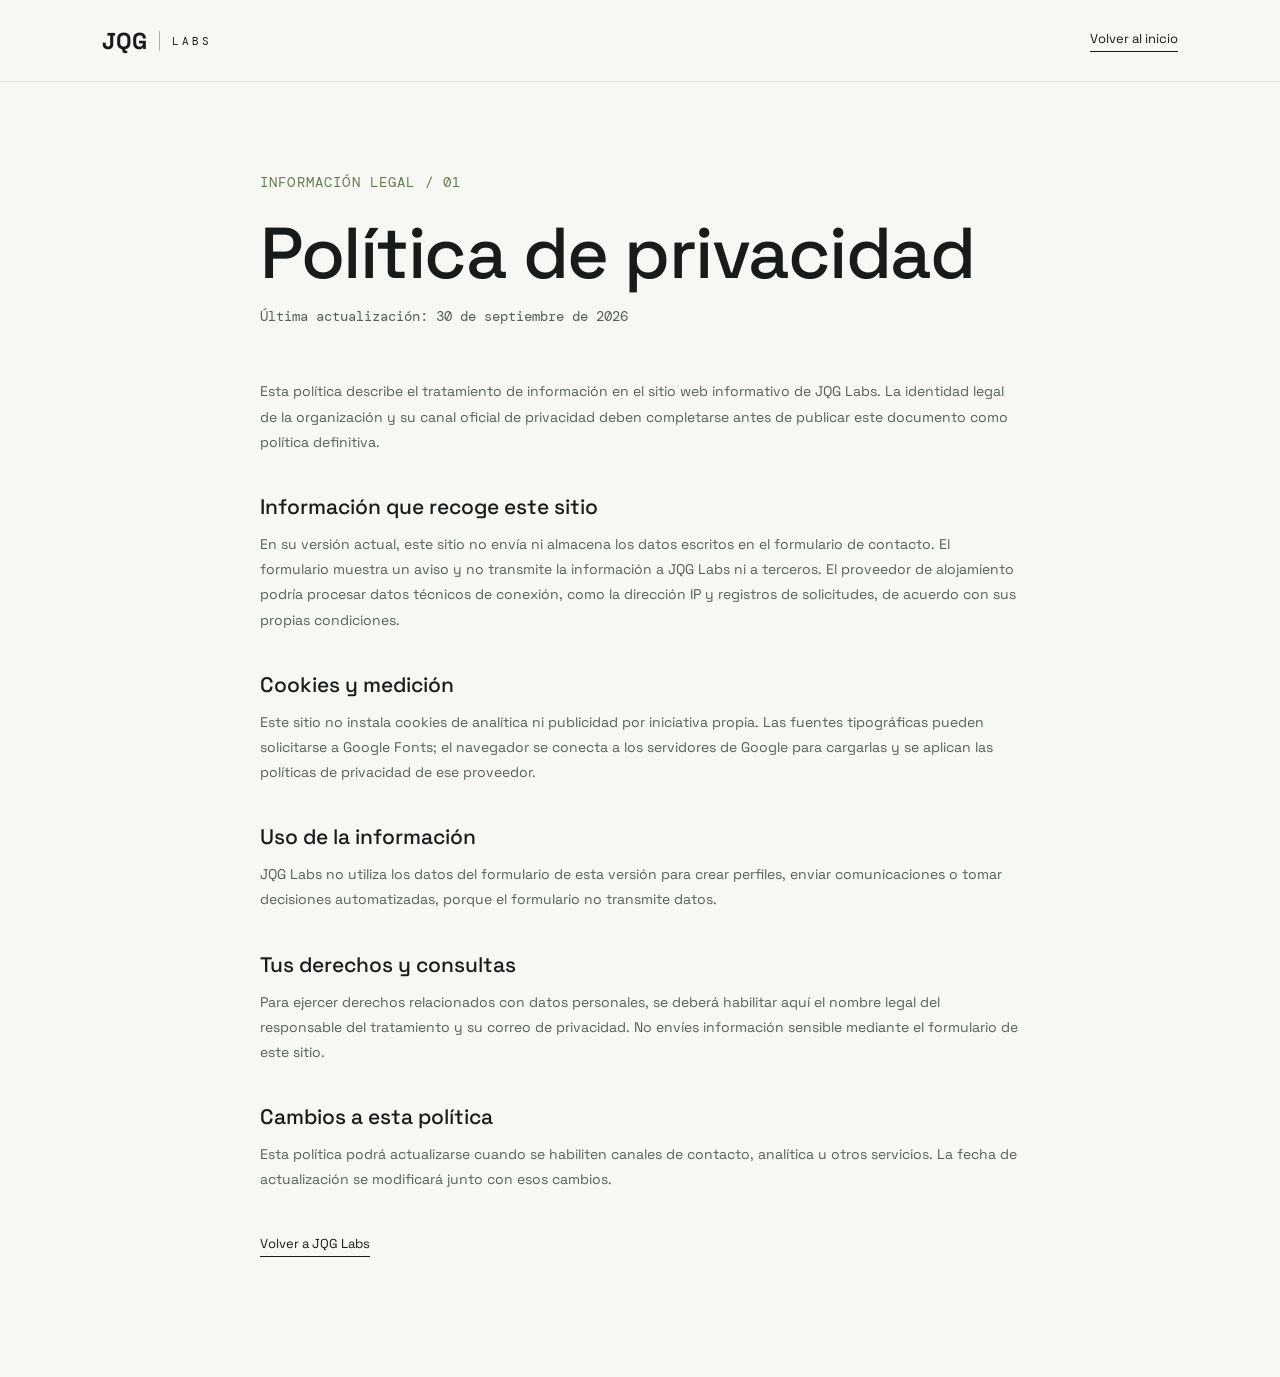
==== privacidad.html @ 190fcfde "feat: first idea of JQG labs (MVP1)" ====
<!doctype html>
<html lang="es-CO">
<head>
  <meta charset="utf-8">
  <meta name="viewport" content="width=device-width, initial-scale=1">
  <meta name="theme-color" content="#f7f8f4">
  <meta name="description" content="Información sobre privacidad en el sitio web de JQG Labs.">
  <title>Privacidad | JQG Labs</title>
  <link rel="icon" type="image/jpeg" href="public/9927482f-fd0a-4aed-7b1b-b8325d3f5f3a.jpeg">
  <link rel="preconnect" href="https://fonts.googleapis.com">
  <link rel="preconnect" href="https://fonts.gstatic.com" crossorigin>
  <link href="https://fonts.googleapis.com/css2?family=DM+Mono:wght@400;500&family=Space+Grotesk:wght@400;500;600;700&display=swap" rel="stylesheet">
  <link rel="stylesheet" href="styles.css">
</head>
<body class="legal-page">
  <header class="site-header legal-header">
    <a class="wordmark" href="index.html" aria-label="JQG Labs, inicio">
      <span class="wordmark-symbol" aria-hidden="true">JQG</span>
      <span class="wordmark-divider" aria-hidden="true"></span>
      <span class="wordmark-label">LABS</span>
    </a>
    <a class="text-link" href="index.html">Volver al inicio</a>
  </header>
  <main class="legal-main">
    <p class="eyebrow">Información legal / 01</p>
    <h1>Política de privacidad</h1>
    <p class="legal-updated">Última actualización: 30 de septiembre de 2026</p>
    <p>Esta política describe el tratamiento de información en el sitio web informativo de JQG Labs. La identidad legal de la organización y su canal oficial de privacidad deben completarse antes de publicar este documento como política definitiva.</p>

    <h2>Información que recoge este sitio</h2>
    <p>En su versión actual, este sitio no envía ni almacena los datos escritos en el formulario de contacto. El formulario muestra un aviso y no transmite la información a JQG Labs ni a terceros. El proveedor de alojamiento podría procesar datos técnicos de conexión, como la dirección IP y registros de solicitudes, de acuerdo con sus propias condiciones.</p>

    <h2>Cookies y medición</h2>
    <p>Este sitio no instala cookies de analítica ni publicidad por iniciativa propia. Las fuentes tipográficas pueden solicitarse a Google Fonts; el navegador se conecta a los servidores de Google para cargarlas y se aplican las políticas de privacidad de ese proveedor.</p>

    <h2>Uso de la información</h2>
    <p>JQG Labs no utiliza los datos del formulario de esta versión para crear perfiles, enviar comunicaciones o tomar decisiones automatizadas, porque el formulario no transmite datos.</p>

    <h2>Tus derechos y consultas</h2>
    <p>Para ejercer derechos relacionados con datos personales, se deberá habilitar aquí el nombre legal del responsable del tratamiento y su correo de privacidad. No envíes información sensible mediante el formulario de este sitio.</p>

    <h2>Cambios a esta política</h2>
    <p>Esta política podrá actualizarse cuando se habiliten canales de contacto, analítica u otros servicios. La fecha de actualización se modificará junto con esos cambios.</p>
    <a class="legal-back" href="index.html">Volver a JQG Labs</a>
  </main>
</body>
</html>
---- styles.css ----
:root {
  color-scheme: light;
  --ink: #171b19;
  --muted: #69716c;
  --paper: #f7f8f4;
  --white: #fff;
  --line: #dce1db;
  --acid: #c8f169;
  --forest: #18352d;
  --mono: "DM Mono", "Courier New", monospace;
  --sans: "Space Grotesk", "Trebuchet MS", sans-serif;
}

* { box-sizing: border-box; }

html { scroll-behavior: smooth; }

body {
  margin: 0;
  background: var(--paper);
  color: var(--ink);
  font-family: var(--sans);
  -webkit-font-smoothing: antialiased;
}

a { color: inherit; text-decoration: none; }
button, input { font: inherit; }
::selection { background: var(--acid); color: var(--ink); }

.skip-link {
  position: absolute;
  z-index: 10;
  top: 8px;
  left: 8px;
  padding: 12px 16px;
  background: var(--ink);
  color: var(--white);
  transform: translateY(-150%);
}

.skip-link:focus { transform: translateY(0); }

.site-header {
  position: relative;
  z-index: 5;
  display: flex;
  min-height: 82px;
  align-items: center;
  justify-content: space-between;
  padding: 0 6.2vw;
  border-bottom: 1px solid var(--line);
}

.wordmark { display: inline-flex; align-items: center; gap: 12px; }
.wordmark-symbol { font-size: 23px; font-weight: 700; letter-spacing: 0; }
.wordmark-divider { width: 1px; height: 20px; background: #aab1ab; }
.wordmark-label { font-family: var(--mono); font-size: 11px; letter-spacing: 3px; }
.site-nav { display: flex; align-items: center; gap: clamp(22px, 3.1vw, 52px); font-size: 13px; }
.site-nav a:not(.nav-contact):hover, .footer-links a:hover { color: #496f2d; }
.nav-contact { padding: 12px 18px; border: 1px solid var(--ink); transition: background 160ms ease, color 160ms ease; }
.nav-contact:hover { background: var(--ink); color: var(--white); }
.menu-toggle { display: none; }

.hero {
  position: relative;
  display: grid;
  min-height: min(780px, calc(100svh - 82px));
  grid-template-columns: 1.02fr 0.98fr;
  align-items: center;
  gap: 3vw;
  padding: 34px 8.5vw 70px;
  overflow: hidden;
}

.hero-copy { position: relative; z-index: 1; max-width: 570px; padding: 26px 0 0; animation: arrive 700ms 80ms both; }
.eyebrow { margin: 0; font-family: var(--mono); font-size: 10px; letter-spacing: 1.15px; text-transform: uppercase; }
.hero .eyebrow { display: flex; align-items: center; gap: 10px; }
.status-dot { display: inline-block; width: 7px; height: 7px; flex: 0 0 7px; border-radius: 50%; background: #75a83f; }
h1, h2, h3, p { margin-top: 0; }
.hero h1 { margin: 32px 0 22px; font-size: clamp(56px, 7.1vw, 102px); font-weight: 500; letter-spacing: -2px; line-height: 0.94; }
.hero h1 span { color: #698c42; }
.hero-description { max-width: 420px; margin-bottom: 27px; color: var(--muted); font-size: 16px; line-height: 1.65; }
.hero-actions { display: flex; flex-wrap: wrap; align-items: center; gap: 24px; }
.button { display: inline-flex; min-height: 48px; align-items: center; justify-content: center; padding: 0 20px; border: 1px solid transparent; cursor: pointer; font-size: 13px; font-weight: 600; transition: transform 160ms ease, background 160ms ease; }
.button:hover { transform: translateY(-2px); }
.button-primary { background: var(--acid); color: var(--ink); }
.button-primary:hover { background: #b5e74a; }
.text-link { display: inline-block; padding-bottom: 4px; border-bottom: 1px solid currentColor; font-size: 13px; }
.hero-location { display: flex; align-items: center; gap: 12px; margin: 64px 0 0; color: var(--muted); font-family: var(--mono); font-size: 10px; }
.hero-location span { color: #779e46; }
.hero-brand { position: relative; display: flex; width: min(100%, 610px); justify-self: end; align-items: center; justify-content: center; animation: arrive 850ms 220ms both; }
.hero-brand img { display: block; width: 100%; height: auto; mix-blend-mode: multiply; }
.brand-caption { position: absolute; right: 4%; bottom: 2%; font-family: var(--mono); font-size: 9px; letter-spacing: 0.7px; }
.hero-index { position: absolute; right: 3.2vw; bottom: 42px; display: flex; align-items: center; gap: 9px; color: var(--muted); font-family: var(--mono); font-size: 9px; }
.index-line { width: 42px; height: 1px; background: #9ea69e; }

.intro-band { display: flex; min-height: 88px; align-items: center; justify-content: space-between; gap: 22px; padding: 20px 8.5vw; background: var(--acid); }
.intro-band p { margin: 0; font-size: clamp(16px, 2vw, 22px); font-weight: 500; }
.intro-band p span { color: #526c38; }
.intro-coordinate { font-family: var(--mono); font-size: 9px; white-space: nowrap; }

.section { padding: 128px 11vw; }
.section-heading { display: flex; align-items: end; justify-content: space-between; gap: 8vw; }
.section-heading .eyebrow, .about-aside .eyebrow { color: #647c4c; }
.section h2, .contact-section h2 { margin: 23px 0 0; font-size: clamp(43px, 5.3vw, 72px); font-weight: 500; letter-spacing: -1.4px; line-height: 1.02; }
.section-lede { max-width: 390px; margin: 0 0 8px; color: var(--muted); font-size: 15px; line-height: 1.7; }
.service-grid { display: grid; grid-template-columns: repeat(3, 1fr); margin-top: 72px; border-top: 1px solid var(--line); border-bottom: 1px solid var(--line); }
.service-item { position: relative; min-height: 260px; padding: 28px 28px 38px 0; }
.service-item + .service-item { padding-left: 28px; border-left: 1px solid var(--line); }
.service-number { color: #708a53; font-family: var(--mono); font-size: 10px; }
.service-item h3 { margin: 52px 0 12px; font-size: 21px; font-weight: 500; }
.service-item p { max-width: 290px; margin-bottom: 0; color: var(--muted); font-size: 13px; line-height: 1.65; }
.service-mark { position: absolute; right: 24px; bottom: 30px; color: #779e46; font-size: 21px; font-weight: 400; }
.section-footnote { display: flex; align-items: baseline; gap: 24px; margin-top: 24px; }
.section-footnote span { color: var(--muted); font-family: var(--mono); font-size: 9px; }
.section-footnote p { margin: 0; font-size: 12px; }

.interactive-section { position: relative; min-height: 650px; overflow: hidden; background: var(--forest); color: var(--white); }
.interactive-pattern { position: absolute; top: -280px; right: -130px; width: min(70vw, 880px); aspect-ratio: 1; border: 1px solid rgba(200, 241, 105, 0.23); border-radius: 50%; }
.interactive-pattern::before, .interactive-pattern::after { position: absolute; inset: 10%; border: 1px solid rgba(200, 241, 105, 0.18); border-radius: 50%; content: ""; }
.interactive-pattern::after { inset: 23%; }
.interactive-content { position: relative; z-index: 1; max-width: 1040px; margin: 0 auto; padding: 110px 10vw 105px; }
.interactive-content .eyebrow { display: flex; align-items: center; gap: 10px; color: #d9e6cf; }
.eyebrow-marker { width: 7px; height: 7px; background: var(--acid); }
.interactive-content h2 { margin: 37px 0 62px; font-size: clamp(54px, 8vw, 106px); font-weight: 500; letter-spacing: -2px; line-height: 0.94; }
.interactive-content h2 span { color: var(--acid); }
.interactive-bottom { display: flex; align-items: end; justify-content: space-between; gap: 40px; }
.interactive-bottom p { max-width: 385px; margin: 0; color: #d5ded8; font-size: 14px; line-height: 1.7; }
.coming-soon { display: inline-flex; align-items: center; gap: 10px; font-family: var(--mono); font-size: 10px; white-space: nowrap; }
.coming-soon .status-dot { background: var(--acid); }
.interactive-side-note { position: absolute; right: 4vw; bottom: 32px; color: #b1c4b8; font-family: var(--mono); font-size: 8px; line-height: 1.8; text-align: right; }

.about-section { display: grid; grid-template-columns: 0.7fr 1.3fr; gap: 8vw; padding-top: 140px; padding-bottom: 145px; }
.about-aside { display: flex; flex-direction: column; align-items: flex-start; justify-content: space-between; }
.about-stamp { display: inline-flex; width: 95px; height: 95px; align-items: center; justify-content: center; border: 1px solid #b9c1b6; border-radius: 50%; color: #668344; font-family: var(--mono); font-size: 12px; line-height: 1.35; text-align: center; }
.about-copy h2 { margin-top: 0; }
.about-copy h2 span { color: #698c42; }
.about-copy > p { max-width: 600px; margin: 30px 0 24px; color: var(--muted); font-size: 15px; line-height: 1.8; }

.contact-section { position: relative; display: grid; grid-template-columns: 1.1fr 0.9fr; align-items: center; gap: 8vw; min-height: 440px; padding: 88px 11vw; overflow: hidden; background: var(--ink); color: var(--white); }
.contact-section .eyebrow { color: var(--acid); }
.contact-section h2 { font-size: clamp(43px, 5.3vw, 72px); }
.contact-section h2 span { color: var(--acid); }
.contact-panel { position: relative; z-index: 1; max-width: 430px; }
.contact-panel > p { max-width: 390px; margin-bottom: 32px; color: #c5ccc7; font-size: 14px; line-height: 1.7; }
.contact-form label { display: block; margin-bottom: 9px; font-family: var(--mono); font-size: 10px; }
.contact-form-row { display: flex; gap: 8px; }
.contact-form input { min-width: 0; min-height: 48px; flex: 1; padding: 0 13px; border: 1px solid #5c625e; border-radius: 0; background: transparent; color: var(--white); font-size: 12px; }
.contact-form input:focus { outline: 2px solid var(--acid); outline-offset: 2px; }
.contact-form input::placeholder { color: #9ca49e; }
.button-light { flex: 0 0 auto; background: var(--acid); color: var(--ink); }
.button-light:hover { background: #b5e74a; }
.form-status { margin: 12px 0 0; color: #9ca49e; font-family: var(--mono); font-size: 9px; line-height: 1.6; }
.contact-orbit { position: absolute; right: -44px; bottom: -200px; display: grid; width: 440px; aspect-ratio: 1; place-items: center; border: 1px solid rgba(200, 241, 105, 0.18); border-radius: 50%; color: rgba(200, 241, 105, 0.13); font-size: 260px; font-weight: 600; }

.site-footer { display: grid; min-height: 112px; grid-template-columns: 1fr 1.4fr 1fr auto; align-items: center; gap: 24px; padding: 25px 6.2vw; background: #101311; color: var(--white); }
.footer-brand { font-size: 19px; font-weight: 700; }
.footer-brand span { margin-left: 5px; color: #aab4aa; font-family: var(--mono); font-size: 9px; font-weight: 400; letter-spacing: 2px; }
.site-footer > p { margin: 0; color: #aab4aa; font-size: 11px; }
.footer-links { display: flex; gap: 20px; color: #d1d7d2; font-size: 10px; }
.copyright { color: #aab4aa; font-family: var(--mono); font-size: 9px; white-space: nowrap; }

.legal-page { min-height: 100vh; }
.legal-header { min-height: 82px; padding: 0 8vw; }
.legal-main { width: min(760px, calc(100% - 48px)); margin: 0 auto; padding: 88px 0 120px; }
.legal-main .eyebrow { color: #647c4c; }
.legal-main h1 { margin: 22px 0 15px; font-size: clamp(42px, 7vw, 72px); font-weight: 500; letter-spacing: -1.5px; line-height: 1; }
.legal-updated { margin-bottom: 50px; color: var(--muted); font-family: var(--mono); font-size: 10px; }
.legal-main h2 { margin: 38px 0 12px; font-size: 21px; font-weight: 500; }
.legal-main p, .legal-main li { color: #555f58; font-size: 14px; line-height: 1.8; }
.legal-main ul { padding-left: 20px; }
.legal-back { display: inline-block; margin-top: 28px; padding-bottom: 4px; border-bottom: 1px solid currentColor; font-size: 13px; }

@keyframes arrive {
  from { opacity: 0; transform: translateY(14px); }
  to { opacity: 1; transform: translateY(0); }
}

@media (min-width: 1500px) {
  .hero { padding-right: max(8.5vw, calc((100vw - 1300px) / 2)); padding-left: max(8.5vw, calc((100vw - 1300px) / 2)); }
}

@media (max-width: 900px) {
  .site-header { min-height: 72px; padding: 0 6vw; }
  .menu-toggle { display: inline-flex; align-items: center; gap: 12px; padding: 9px 0 9px 12px; border: 0; background: transparent; color: var(--ink); cursor: pointer; }
  .menu-toggle-label { font-family: var(--mono); font-size: 10px; }
  .menu-toggle-lines, .menu-toggle-lines::before { display: block; width: 18px; height: 1px; background: currentColor; }
  .menu-toggle-lines { position: relative; }
  .menu-toggle-lines::before { position: absolute; top: -5px; content: ""; }
  .site-nav { position: absolute; top: 100%; right: 0; left: 0; display: none; align-items: stretch; gap: 0; padding: 8px 6vw 20px; border-bottom: 1px solid var(--line); background: var(--paper); }
  .site-nav.is-open { display: flex; flex-direction: column; }
  .site-nav a { padding: 14px 0; }
  .site-nav .nav-contact { margin-top: 6px; padding: 13px; text-align: center; }
  .hero { min-height: auto; grid-template-columns: 1fr 0.9fr; gap: 2vw; padding: 70px 7vw 62px; }
  .hero h1 { font-size: clamp(55px, 9vw, 78px); }
  .hero-brand { width: 100%; }
  .hero-location { margin-top: 44px; }
  .hero-index { display: none; }
  .section { padding: 100px 8vw; }
  .section-heading { gap: 5vw; }
  .service-item { padding-right: 18px; }
  .service-item + .service-item { padding-left: 18px; }
  .about-section { gap: 5vw; }
  .contact-section { gap: 5vw; padding-right: 8vw; padding-left: 8vw; }
  .site-footer { grid-template-columns: 1fr 1.4fr; }
}

@media (max-width: 620px) {
  .wordmark-symbol { font-size: 21px; }
  .hero { grid-template-columns: 1fr; padding: 58px 7vw 44px; }
  .hero-copy { padding-top: 0; }
  .hero h1 { margin-top: 27px; font-size: clamp(58px, 17vw, 82px); }
  .hero-description { max-width: 360px; font-size: 14px; }
  .hero-location { margin-top: 34px; }
  .hero-brand { width: min(100%, 430px); justify-self: center; margin-top: 16px; }
  .brand-caption { right: 2%; bottom: 1%; font-size: 8px; }
  .intro-band { min-height: 78px; align-items: flex-start; flex-direction: column; justify-content: center; gap: 6px; padding: 15px 7vw; }
  .intro-coordinate { font-size: 8px; }
  .section { padding: 84px 7vw; }
  .section-heading { align-items: flex-start; flex-direction: column; gap: 22px; }
  .section h2, .contact-section h2 { font-size: clamp(42px, 12vw, 61px); }
  .section-lede { max-width: 460px; }
  .service-grid { grid-template-columns: 1fr; margin-top: 42px; }
  .service-item, .service-item + .service-item { min-height: 0; padding: 25px 42px 28px 0; border-left: 0; }
  .service-item + .service-item { border-top: 1px solid var(--line); }
  .service-item h3 { margin: 24px 0 8px; }
  .service-mark { right: 8px; bottom: 28px; }
  .section-footnote { align-items: flex-start; flex-direction: column; gap: 8px; }
  .interactive-section { min-height: 590px; }
  .interactive-pattern { top: -35px; right: -290px; width: 620px; }
  .interactive-content { padding: 83px 7vw 90px; }
  .interactive-content h2 { margin: 34px 0 45px; font-size: clamp(55px, 15vw, 82px); }
  .interactive-bottom { align-items: flex-start; flex-direction: column; gap: 24px; }
  .interactive-bottom p { max-width: 350px; }
  .interactive-side-note { right: 7vw; bottom: 22px; }
  .about-section { grid-template-columns: 1fr; gap: 38px; padding-top: 86px; padding-bottom: 90px; }
  .about-aside { min-height: 82px; flex-direction: row; align-items: center; }
  .about-stamp { width: 72px; height: 72px; font-size: 10px; }
  .about-copy h2 { font-size: clamp(43px, 12vw, 60px); }
  .about-copy > p { margin-top: 23px; font-size: 14px; }
  .contact-section { grid-template-columns: 1fr; gap: 34px; padding: 78px 7vw 85px; }
  .contact-panel { max-width: 100%; }
  .contact-form-row { align-items: stretch; flex-direction: column; }
  .contact-form-row .button { width: 100%; }
  .contact-orbit { right: -255px; bottom: -220px; width: 420px; font-size: 210px; }
  .site-footer { grid-template-columns: 1fr 1fr; gap: 20px 12px; padding: 25px 7vw; }
  .site-footer > p { grid-column: 1 / -1; grid-row: 2; }
  .footer-links { flex-direction: column; gap: 8px; }
  .copyright { justify-self: end; }
  .legal-header { padding: 0 7vw; }
  .legal-main { width: calc(100% - 44px); padding: 65px 0 90px; }
}

@media (prefers-reduced-motion: reduce) {
  *, *::before, *::after { scroll-behavior: auto !important; animation-duration: 0.01ms !important; animation-iteration-count: 1 !important; transition-duration: 0.01ms !important; }
}
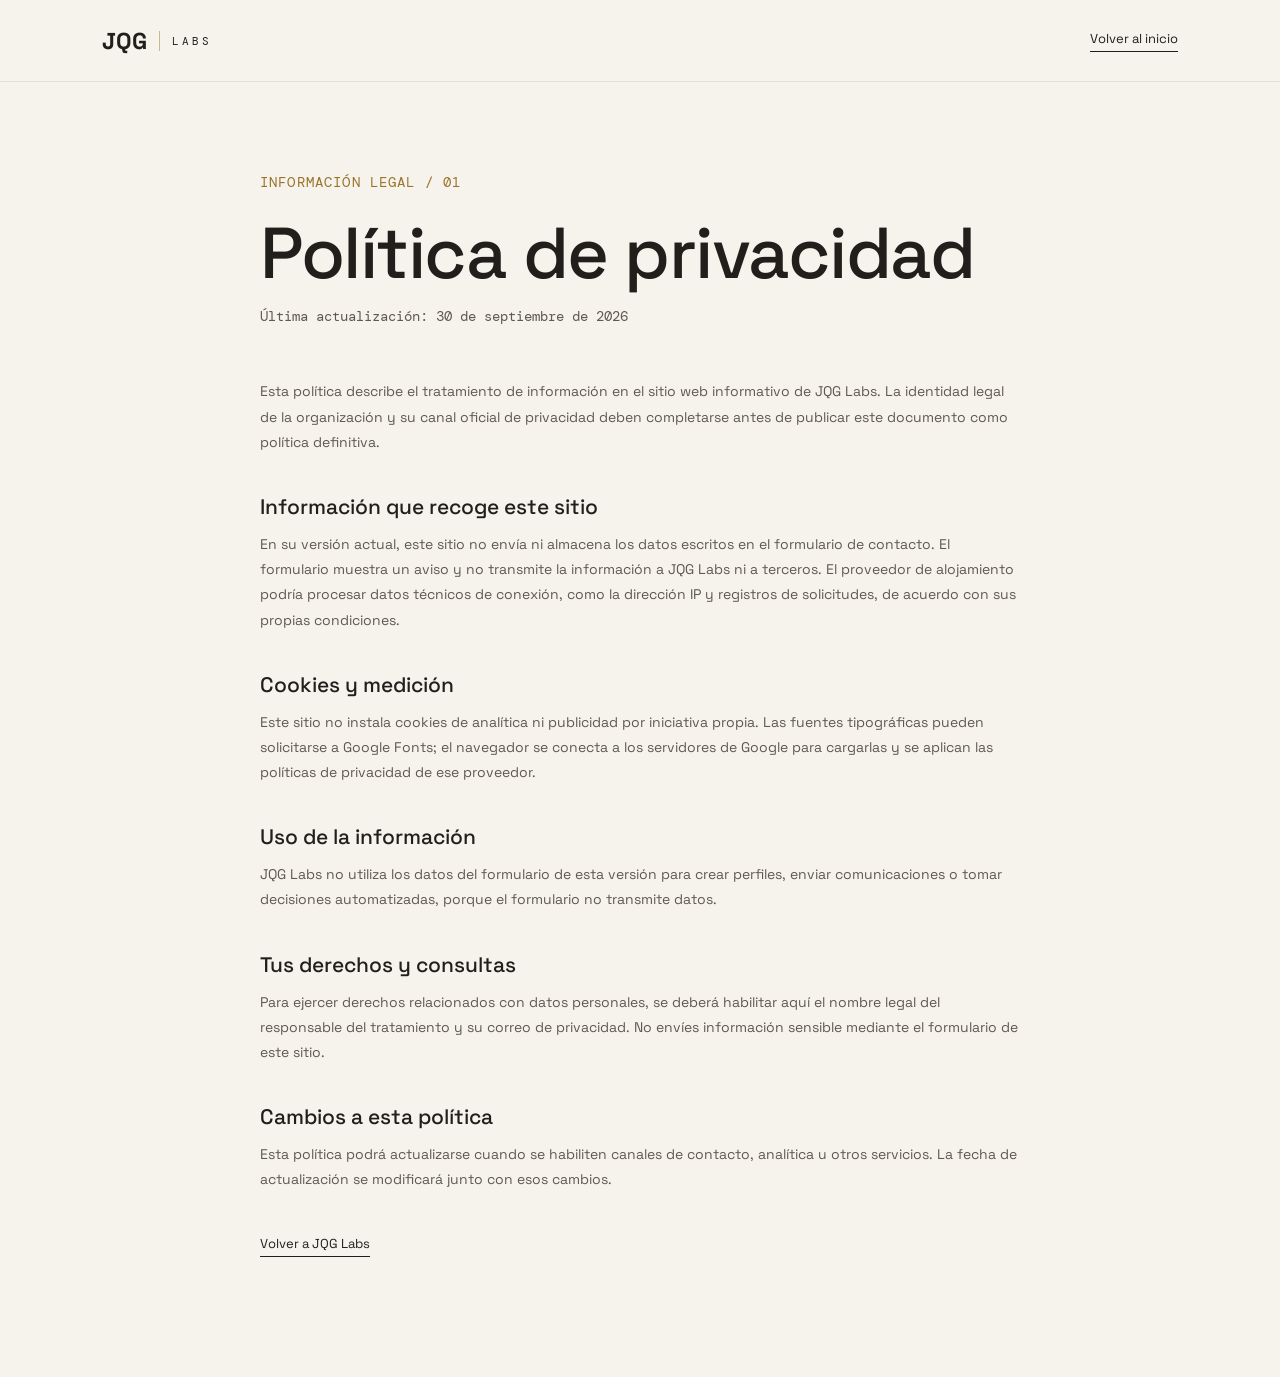
==== commit d6542d6f: "Refresh site design with executive gold theme Co-authored-by: Copilot <223556219+Copilot@users.norep" ====
--- a/privacidad.html
+++ b/privacidad.html
@@ -3,10 +3,10 @@
 <head>
   <meta charset="utf-8">
   <meta name="viewport" content="width=device-width, initial-scale=1">
-  <meta name="theme-color" content="#f7f8f4">
+  <meta name="theme-color" content="#f6f3ed">
   <meta name="description" content="Información sobre privacidad en el sitio web de JQG Labs.">
   <title>Privacidad | JQG Labs</title>
-  <link rel="icon" type="image/jpeg" href="public/9927482f-fd0a-4aed-7b1b-b8325d3f5f3a.jpeg">
+  <link rel="icon" type="image/svg+xml" href="/favicon.svg">
   <link rel="preconnect" href="https://fonts.googleapis.com">
   <link rel="preconnect" href="https://fonts.gstatic.com" crossorigin>
   <link href="https://fonts.googleapis.com/css2?family=DM+Mono:wght@400;500&family=Space+Grotesk:wght@400;500;600;700&display=swap" rel="stylesheet">
--- a/styles.css
+++ b/styles.css
@@ -1,12 +1,14 @@
 :root {
   color-scheme: light;
-  --ink: #171b19;
-  --muted: #69716c;
-  --paper: #f7f8f4;
+  --ink: #211f1b;
+  --muted: #70695e;
+  --paper: #f6f3ed;
   --white: #fff;
-  --line: #dce1db;
-  --acid: #c8f169;
-  --forest: #18352d;
+  --line: #e2ddd2;
+  --acid: #d5b15d;
+  --forest: #25231f;
+  --gold-deep: #997329;
+  --gold-pale: #e8d8ae;
   --mono: "DM Mono", "Courier New", monospace;
   --sans: "Space Grotesk", "Trebuchet MS", sans-serif;
 }
@@ -25,7 +27,7 @@
 
 a { color: inherit; text-decoration: none; }
 button, input { font: inherit; }
-::selection { background: var(--acid); color: var(--ink); }
+::selection { background: var(--gold-pale); color: var(--ink); }
 
 .skip-link {
   position: absolute;
@@ -41,24 +43,27 @@
 .skip-link:focus { transform: translateY(0); }
 
 .site-header {
-  position: relative;
+  position: sticky;
+  top: 0;
   z-index: 5;
   display: flex;
   min-height: 82px;
   align-items: center;
   justify-content: space-between;
   padding: 0 6.2vw;
-  border-bottom: 1px solid var(--line);
+  border-bottom: 1px solid rgba(226, 221, 210, 0.8);
+  background: rgba(246, 243, 237, 0.94);
+  backdrop-filter: blur(16px);
 }
 
 .wordmark { display: inline-flex; align-items: center; gap: 12px; }
 .wordmark-symbol { font-size: 23px; font-weight: 700; letter-spacing: 0; }
-.wordmark-divider { width: 1px; height: 20px; background: #aab1ab; }
+.wordmark-divider { width: 1px; height: 20px; background: #c7b98f; }
 .wordmark-label { font-family: var(--mono); font-size: 11px; letter-spacing: 3px; }
 .site-nav { display: flex; align-items: center; gap: clamp(22px, 3.1vw, 52px); font-size: 13px; }
-.site-nav a:not(.nav-contact):hover, .footer-links a:hover { color: #496f2d; }
-.nav-contact { padding: 12px 18px; border: 1px solid var(--ink); transition: background 160ms ease, color 160ms ease; }
-.nav-contact:hover { background: var(--ink); color: var(--white); }
+.site-nav a:not(.nav-contact):hover, .footer-links a:hover { color: var(--gold-deep); }
+.nav-contact { padding: 12px 18px; border: 1px solid var(--gold-deep); transition: background 160ms ease, color 160ms ease; }
+.nav-contact:hover { background: var(--gold-deep); color: var(--white); }
 .menu-toggle { display: none; }
 
 .hero {
@@ -68,76 +73,77 @@
   grid-template-columns: 1.02fr 0.98fr;
   align-items: center;
   gap: 3vw;
-  padding: 34px 8.5vw 70px;
+  padding: 52px 8.5vw 78px;
   overflow: hidden;
+  background: radial-gradient(ellipse at 78% 46%, #eee5d2 0, var(--paper) 46%, #fbfaf7 100%);
 }
 
 .hero-copy { position: relative; z-index: 1; max-width: 570px; padding: 26px 0 0; animation: arrive 700ms 80ms both; }
 .eyebrow { margin: 0; font-family: var(--mono); font-size: 10px; letter-spacing: 1.15px; text-transform: uppercase; }
 .hero .eyebrow { display: flex; align-items: center; gap: 10px; }
-.status-dot { display: inline-block; width: 7px; height: 7px; flex: 0 0 7px; border-radius: 50%; background: #75a83f; }
+.status-dot { display: inline-block; width: 7px; height: 7px; flex: 0 0 7px; border-radius: 50%; background: var(--gold-deep); }
 h1, h2, h3, p { margin-top: 0; }
 .hero h1 { margin: 32px 0 22px; font-size: clamp(56px, 7.1vw, 102px); font-weight: 500; letter-spacing: -2px; line-height: 0.94; }
-.hero h1 span { color: #698c42; }
+.hero h1 span { color: var(--gold-deep); }
 .hero-description { max-width: 420px; margin-bottom: 27px; color: var(--muted); font-size: 16px; line-height: 1.65; }
 .hero-actions { display: flex; flex-wrap: wrap; align-items: center; gap: 24px; }
 .button { display: inline-flex; min-height: 48px; align-items: center; justify-content: center; padding: 0 20px; border: 1px solid transparent; cursor: pointer; font-size: 13px; font-weight: 600; transition: transform 160ms ease, background 160ms ease; }
 .button:hover { transform: translateY(-2px); }
 .button-primary { background: var(--acid); color: var(--ink); }
-.button-primary:hover { background: #b5e74a; }
+.button-primary:hover { background: #e0c575; }
 .text-link { display: inline-block; padding-bottom: 4px; border-bottom: 1px solid currentColor; font-size: 13px; }
 .hero-location { display: flex; align-items: center; gap: 12px; margin: 64px 0 0; color: var(--muted); font-family: var(--mono); font-size: 10px; }
-.hero-location span { color: #779e46; }
-.hero-brand { position: relative; display: flex; width: min(100%, 610px); justify-self: end; align-items: center; justify-content: center; animation: arrive 850ms 220ms both; }
+.hero-location span { color: var(--gold-deep); }
+.hero-brand { position: relative; display: flex; width: min(100%, 610px); justify-self: end; align-items: center; justify-content: center; }
 .hero-brand img { display: block; width: 100%; height: auto; mix-blend-mode: multiply; }
-.brand-caption { position: absolute; right: 4%; bottom: 2%; font-family: var(--mono); font-size: 9px; letter-spacing: 0.7px; }
+.brand-caption { position: absolute; right: 4%; bottom: 2%; color: var(--gold-deep); font-family: var(--mono); font-size: 9px; letter-spacing: 0.7px; }
 .hero-index { position: absolute; right: 3.2vw; bottom: 42px; display: flex; align-items: center; gap: 9px; color: var(--muted); font-family: var(--mono); font-size: 9px; }
-.index-line { width: 42px; height: 1px; background: #9ea69e; }
-
-.intro-band { display: flex; min-height: 88px; align-items: center; justify-content: space-between; gap: 22px; padding: 20px 8.5vw; background: var(--acid); }
+.index-line { width: 42px; height: 1px; background: #b9ad91; }
+
+.intro-band { display: flex; min-height: 88px; align-items: center; justify-content: space-between; gap: 22px; padding: 20px 8.5vw; background: #e9dfc9; }
 .intro-band p { margin: 0; font-size: clamp(16px, 2vw, 22px); font-weight: 500; }
-.intro-band p span { color: #526c38; }
+.intro-band p span { color: var(--gold-deep); }
 .intro-coordinate { font-family: var(--mono); font-size: 9px; white-space: nowrap; }
 
 .section { padding: 128px 11vw; }
 .section-heading { display: flex; align-items: end; justify-content: space-between; gap: 8vw; }
-.section-heading .eyebrow, .about-aside .eyebrow { color: #647c4c; }
+.section-heading .eyebrow, .about-aside .eyebrow { color: var(--gold-deep); }
 .section h2, .contact-section h2 { margin: 23px 0 0; font-size: clamp(43px, 5.3vw, 72px); font-weight: 500; letter-spacing: -1.4px; line-height: 1.02; }
 .section-lede { max-width: 390px; margin: 0 0 8px; color: var(--muted); font-size: 15px; line-height: 1.7; }
-.service-grid { display: grid; grid-template-columns: repeat(3, 1fr); margin-top: 72px; border-top: 1px solid var(--line); border-bottom: 1px solid var(--line); }
-.service-item { position: relative; min-height: 260px; padding: 28px 28px 38px 0; }
-.service-item + .service-item { padding-left: 28px; border-left: 1px solid var(--line); }
-.service-number { color: #708a53; font-family: var(--mono); font-size: 10px; }
+.service-grid { display: grid; grid-template-columns: repeat(3, 1fr); gap: 18px; margin-top: 62px; }
+.service-item { position: relative; min-height: 260px; padding: 28px 28px 38px; border: 1px solid var(--line); background: rgba(255, 255, 255, 0.62); transition: transform 180ms ease, box-shadow 180ms ease, border-color 180ms ease; }
+.service-item:hover { transform: translateY(-5px); border-color: #cbb77f; box-shadow: 0 18px 40px rgba(48, 39, 19, 0.08); }
+.service-number { color: var(--gold-deep); font-family: var(--mono); font-size: 10px; }
 .service-item h3 { margin: 52px 0 12px; font-size: 21px; font-weight: 500; }
 .service-item p { max-width: 290px; margin-bottom: 0; color: var(--muted); font-size: 13px; line-height: 1.65; }
-.service-mark { position: absolute; right: 24px; bottom: 30px; color: #779e46; font-size: 21px; font-weight: 400; }
+.service-mark { position: absolute; right: 24px; bottom: 30px; color: var(--gold-deep); font-size: 21px; font-weight: 400; }
 .section-footnote { display: flex; align-items: baseline; gap: 24px; margin-top: 24px; }
 .section-footnote span { color: var(--muted); font-family: var(--mono); font-size: 9px; }
 .section-footnote p { margin: 0; font-size: 12px; }
 
 .interactive-section { position: relative; min-height: 650px; overflow: hidden; background: var(--forest); color: var(--white); }
-.interactive-pattern { position: absolute; top: -280px; right: -130px; width: min(70vw, 880px); aspect-ratio: 1; border: 1px solid rgba(200, 241, 105, 0.23); border-radius: 50%; }
-.interactive-pattern::before, .interactive-pattern::after { position: absolute; inset: 10%; border: 1px solid rgba(200, 241, 105, 0.18); border-radius: 50%; content: ""; }
+.interactive-pattern { position: absolute; top: -280px; right: -130px; width: min(70vw, 880px); aspect-ratio: 1; border: 1px solid rgba(213, 177, 93, 0.25); border-radius: 50%; }
+.interactive-pattern::before, .interactive-pattern::after { position: absolute; inset: 10%; border: 1px solid rgba(213, 177, 93, 0.18); border-radius: 50%; content: ""; }
 .interactive-pattern::after { inset: 23%; }
 .interactive-content { position: relative; z-index: 1; max-width: 1040px; margin: 0 auto; padding: 110px 10vw 105px; }
-.interactive-content .eyebrow { display: flex; align-items: center; gap: 10px; color: #d9e6cf; }
+.interactive-content .eyebrow { display: flex; align-items: center; gap: 10px; color: #ded8ca; }
 .eyebrow-marker { width: 7px; height: 7px; background: var(--acid); }
 .interactive-content h2 { margin: 37px 0 62px; font-size: clamp(54px, 8vw, 106px); font-weight: 500; letter-spacing: -2px; line-height: 0.94; }
 .interactive-content h2 span { color: var(--acid); }
 .interactive-bottom { display: flex; align-items: end; justify-content: space-between; gap: 40px; }
-.interactive-bottom p { max-width: 385px; margin: 0; color: #d5ded8; font-size: 14px; line-height: 1.7; }
+.interactive-bottom p { max-width: 385px; margin: 0; color: #d5d0c6; font-size: 14px; line-height: 1.7; }
 .coming-soon { display: inline-flex; align-items: center; gap: 10px; font-family: var(--mono); font-size: 10px; white-space: nowrap; }
 .coming-soon .status-dot { background: var(--acid); }
-.interactive-side-note { position: absolute; right: 4vw; bottom: 32px; color: #b1c4b8; font-family: var(--mono); font-size: 8px; line-height: 1.8; text-align: right; }
+.interactive-side-note { position: absolute; right: 4vw; bottom: 32px; color: #bdb5a4; font-family: var(--mono); font-size: 8px; line-height: 1.8; text-align: right; }
 
 .about-section { display: grid; grid-template-columns: 0.7fr 1.3fr; gap: 8vw; padding-top: 140px; padding-bottom: 145px; }
 .about-aside { display: flex; flex-direction: column; align-items: flex-start; justify-content: space-between; }
-.about-stamp { display: inline-flex; width: 95px; height: 95px; align-items: center; justify-content: center; border: 1px solid #b9c1b6; border-radius: 50%; color: #668344; font-family: var(--mono); font-size: 12px; line-height: 1.35; text-align: center; }
+.about-stamp { display: inline-flex; width: 95px; height: 95px; align-items: center; justify-content: center; border: 1px solid #c8b987; border-radius: 50%; color: var(--gold-deep); font-family: var(--mono); font-size: 12px; line-height: 1.35; text-align: center; }
 .about-copy h2 { margin-top: 0; }
-.about-copy h2 span { color: #698c42; }
+.about-copy h2 span { color: var(--gold-deep); }
 .about-copy > p { max-width: 600px; margin: 30px 0 24px; color: var(--muted); font-size: 15px; line-height: 1.8; }
 
-.contact-section { position: relative; display: grid; grid-template-columns: 1.1fr 0.9fr; align-items: center; gap: 8vw; min-height: 440px; padding: 88px 11vw; overflow: hidden; background: var(--ink); color: var(--white); }
+.contact-section { position: relative; display: grid; grid-template-columns: 1.1fr 0.9fr; align-items: center; gap: 8vw; min-height: 440px; padding: 88px 11vw; overflow: hidden; background: var(--forest); color: var(--white); }
 .contact-section .eyebrow { color: var(--acid); }
 .contact-section h2 { font-size: clamp(43px, 5.3vw, 72px); }
 .contact-section h2 span { color: var(--acid); }
@@ -145,29 +151,36 @@
 .contact-panel > p { max-width: 390px; margin-bottom: 32px; color: #c5ccc7; font-size: 14px; line-height: 1.7; }
 .contact-form label { display: block; margin-bottom: 9px; font-family: var(--mono); font-size: 10px; }
 .contact-form-row { display: flex; gap: 8px; }
-.contact-form input { min-width: 0; min-height: 48px; flex: 1; padding: 0 13px; border: 1px solid #5c625e; border-radius: 0; background: transparent; color: var(--white); font-size: 12px; }
+.contact-form input { min-width: 0; min-height: 48px; flex: 1; padding: 0 13px; border: 1px solid #716a5d; border-radius: 0; background: transparent; color: var(--white); font-size: 12px; }
 .contact-form input:focus { outline: 2px solid var(--acid); outline-offset: 2px; }
 .contact-form input::placeholder { color: #9ca49e; }
 .button-light { flex: 0 0 auto; background: var(--acid); color: var(--ink); }
-.button-light:hover { background: #b5e74a; }
+.button-light:hover { background: #e0c575; }
 .form-status { margin: 12px 0 0; color: #9ca49e; font-family: var(--mono); font-size: 9px; line-height: 1.6; }
-.contact-orbit { position: absolute; right: -44px; bottom: -200px; display: grid; width: 440px; aspect-ratio: 1; place-items: center; border: 1px solid rgba(200, 241, 105, 0.18); border-radius: 50%; color: rgba(200, 241, 105, 0.13); font-size: 260px; font-weight: 600; }
-
-.site-footer { display: grid; min-height: 112px; grid-template-columns: 1fr 1.4fr 1fr auto; align-items: center; gap: 24px; padding: 25px 6.2vw; background: #101311; color: var(--white); }
+.contact-orbit { position: absolute; right: -44px; bottom: -200px; display: grid; width: 440px; aspect-ratio: 1; place-items: center; border: 1px solid rgba(213, 177, 93, 0.18); border-radius: 50%; color: rgba(213, 177, 93, 0.13); font-size: 260px; font-weight: 600; }
+
+.site-footer { display: grid; min-height: 112px; grid-template-columns: 1fr 1.4fr 1fr auto; align-items: center; gap: 24px; padding: 25px 6.2vw; background: #191815; color: var(--white); }
 .footer-brand { font-size: 19px; font-weight: 700; }
-.footer-brand span { margin-left: 5px; color: #aab4aa; font-family: var(--mono); font-size: 9px; font-weight: 400; letter-spacing: 2px; }
-.site-footer > p { margin: 0; color: #aab4aa; font-size: 11px; }
-.footer-links { display: flex; gap: 20px; color: #d1d7d2; font-size: 10px; }
-.copyright { color: #aab4aa; font-family: var(--mono); font-size: 9px; white-space: nowrap; }
+.footer-brand span { margin-left: 5px; color: var(--acid); font-family: var(--mono); font-size: 9px; font-weight: 400; letter-spacing: 2px; }
+.site-footer > p { margin: 0; color: #b8b1a5; font-size: 11px; }
+.footer-navs { display: flex; align-items: center; gap: 22px; }
+.footer-links { display: flex; gap: 20px; color: #d6d0c5; font-size: 10px; }
+.social-links { display: flex; gap: 8px; }
+.social-link { display: inline-flex; min-height: 34px; align-items: center; gap: 7px; padding: 0 10px; border: 1px solid #504a3e; color: #d6d0c5; font-size: 10px; transition: border-color 160ms ease, background 160ms ease, color 160ms ease; }
+.social-link:hover { border-color: var(--acid); background: var(--acid); color: var(--ink); }
+.social-link svg { width: 14px; height: 14px; fill: currentColor; }
+.social-link:nth-child(2) svg { fill: none; stroke: currentColor; stroke-width: 1.7; }
+.social-link .social-icon-dot { fill: currentColor; stroke: none; }
+.copyright { color: #b8b1a5; font-family: var(--mono); font-size: 9px; white-space: nowrap; }
 
 .legal-page { min-height: 100vh; }
 .legal-header { min-height: 82px; padding: 0 8vw; }
 .legal-main { width: min(760px, calc(100% - 48px)); margin: 0 auto; padding: 88px 0 120px; }
-.legal-main .eyebrow { color: #647c4c; }
+.legal-main .eyebrow { color: var(--gold-deep); }
 .legal-main h1 { margin: 22px 0 15px; font-size: clamp(42px, 7vw, 72px); font-weight: 500; letter-spacing: -1.5px; line-height: 1; }
 .legal-updated { margin-bottom: 50px; color: var(--muted); font-family: var(--mono); font-size: 10px; }
 .legal-main h2 { margin: 38px 0 12px; font-size: 21px; font-weight: 500; }
-.legal-main p, .legal-main li { color: #555f58; font-size: 14px; line-height: 1.8; }
+.legal-main p, .legal-main li { color: #5f594f; font-size: 14px; line-height: 1.8; }
 .legal-main ul { padding-left: 20px; }
 .legal-back { display: inline-block; margin-top: 28px; padding-bottom: 4px; border-bottom: 1px solid currentColor; font-size: 13px; }
 
@@ -221,7 +234,7 @@
   .section h2, .contact-section h2 { font-size: clamp(42px, 12vw, 61px); }
   .section-lede { max-width: 460px; }
   .service-grid { grid-template-columns: 1fr; margin-top: 42px; }
-  .service-item, .service-item + .service-item { min-height: 0; padding: 25px 42px 28px 0; border-left: 0; }
+  .service-item, .service-item + .service-item { min-height: 0; padding: 25px 42px 28px 22px; border-left: 1px solid var(--line); }
   .service-item + .service-item { border-top: 1px solid var(--line); }
   .service-item h3 { margin: 24px 0 8px; }
   .service-mark { right: 8px; bottom: 28px; }
@@ -245,8 +258,10 @@
   .contact-orbit { right: -255px; bottom: -220px; width: 420px; font-size: 210px; }
   .site-footer { grid-template-columns: 1fr 1fr; gap: 20px 12px; padding: 25px 7vw; }
   .site-footer > p { grid-column: 1 / -1; grid-row: 2; }
-  .footer-links { flex-direction: column; gap: 8px; }
-  .copyright { justify-self: end; }
+  .footer-navs { grid-column: 1 / -1; grid-row: 3; flex-wrap: wrap; gap: 14px; }
+  .footer-links { flex-direction: row; gap: 12px; }
+  .social-links { flex-wrap: wrap; }
+  .copyright { grid-column: 1 / -1; grid-row: 4; justify-self: start; }
   .legal-header { padding: 0 7vw; }
   .legal-main { width: calc(100% - 44px); padding: 65px 0 90px; }
 }
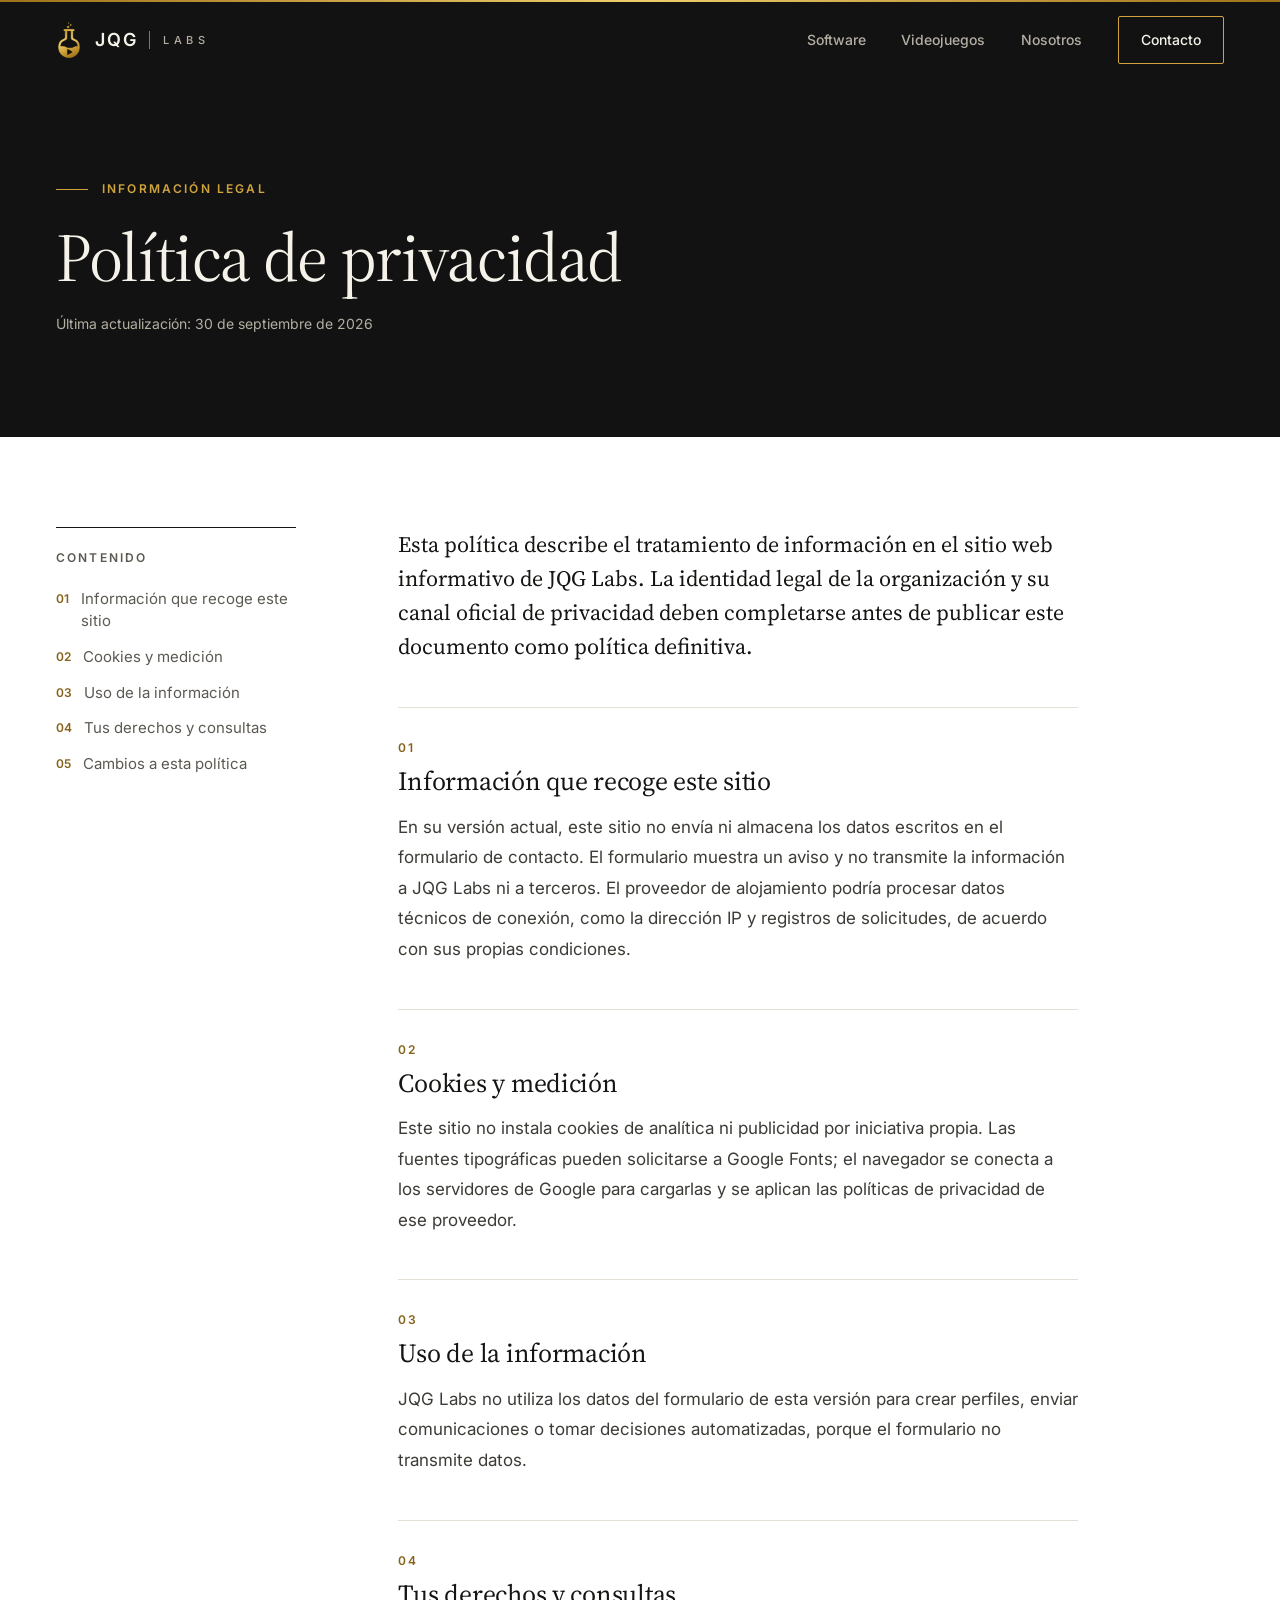
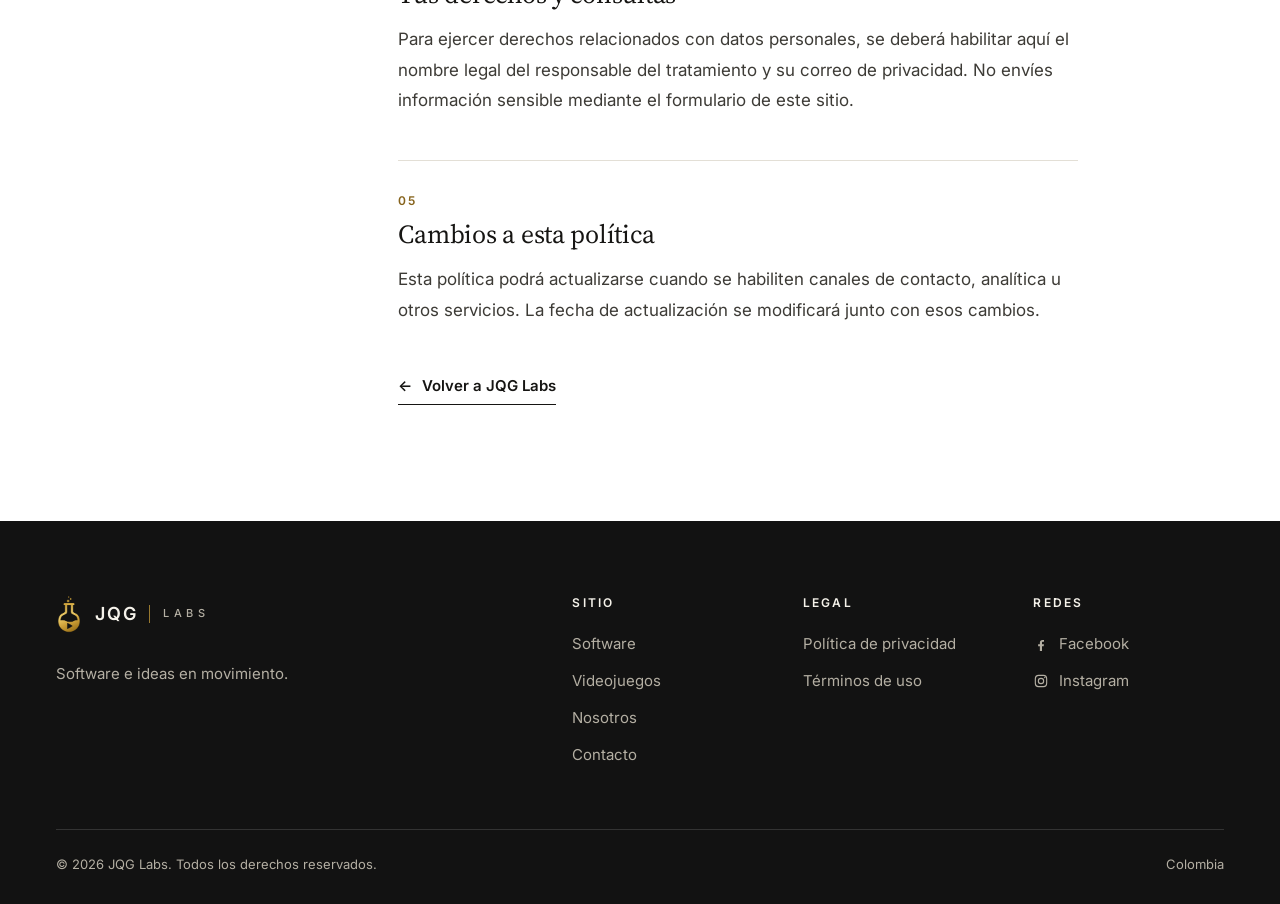
==== commit e02f9615: "feat: new confidence style" ====
--- a/privacidad.html
+++ b/privacidad.html
@@ -3,45 +3,121 @@
 <head>
   <meta charset="utf-8">
   <meta name="viewport" content="width=device-width, initial-scale=1">
-  <meta name="theme-color" content="#f6f3ed">
+  <meta name="theme-color" content="#121212">
   <meta name="description" content="Información sobre privacidad en el sitio web de JQG Labs.">
   <title>Privacidad | JQG Labs</title>
   <link rel="icon" type="image/svg+xml" href="/favicon.svg">
   <link rel="preconnect" href="https://fonts.googleapis.com">
   <link rel="preconnect" href="https://fonts.gstatic.com" crossorigin>
-  <link href="https://fonts.googleapis.com/css2?family=DM+Mono:wght@400;500&family=Space+Grotesk:wght@400;500;600;700&display=swap" rel="stylesheet">
+  <link href="https://fonts.googleapis.com/css2?family=Inter:wght@400;500;600&family=Source+Serif+4:ital,opsz,wght@0,8..60,300..600;1,8..60,300..600&display=swap" rel="stylesheet">
   <link rel="stylesheet" href="styles.css">
+  <script src="script.js" defer></script>
 </head>
 <body class="legal-page">
-  <header class="site-header legal-header">
-    <a class="wordmark" href="index.html" aria-label="JQG Labs, inicio">
-      <span class="wordmark-symbol" aria-hidden="true">JQG</span>
-      <span class="wordmark-divider" aria-hidden="true"></span>
-      <span class="wordmark-label">LABS</span>
-    </a>
-    <a class="text-link" href="index.html">Volver al inicio</a>
+  <a class="skip-link" href="#contenido">Ir al contenido</a>
+  <header class="site-header">
+    <div class="container header-inner">
+      <a class="wordmark" href="index.html" aria-label="JQG Labs, inicio">
+        <img class="wordmark-mark" src="public/JQG_Labs_isotipo_fondo_negro.png" alt="" width="2000" height="2000">
+        <span class="wordmark-symbol" aria-hidden="true">JQG</span>
+        <span class="wordmark-divider" aria-hidden="true"></span>
+        <span class="wordmark-label">LABS</span>
+      </a>
+      <button class="menu-toggle" type="button" aria-expanded="false" aria-controls="site-nav">
+        <span class="menu-toggle-label">Menú</span>
+        <span class="menu-toggle-lines" aria-hidden="true"></span>
+      </button>
+      <nav class="site-nav" id="site-nav" aria-label="Navegación principal">
+        <a href="index.html#software">Software</a>
+        <a href="index.html#interactivo">Videojuegos</a>
+        <a href="index.html#nosotros">Nosotros</a>
+        <a class="nav-contact" href="index.html#contacto">Contacto</a>
+      </nav>
+    </div>
   </header>
-  <main class="legal-main">
-    <p class="eyebrow">Información legal / 01</p>
-    <h1>Política de privacidad</h1>
-    <p class="legal-updated">Última actualización: 30 de septiembre de 2026</p>
-    <p>Esta política describe el tratamiento de información en el sitio web informativo de JQG Labs. La identidad legal de la organización y su canal oficial de privacidad deben completarse antes de publicar este documento como política definitiva.</p>
 
-    <h2>Información que recoge este sitio</h2>
-    <p>En su versión actual, este sitio no envía ni almacena los datos escritos en el formulario de contacto. El formulario muestra un aviso y no transmite la información a JQG Labs ni a terceros. El proveedor de alojamiento podría procesar datos técnicos de conexión, como la dirección IP y registros de solicitudes, de acuerdo con sus propias condiciones.</p>
+  <main class="legal-main" id="contenido">
+    <header class="legal-hero">
+      <div class="container">
+        <p class="eyebrow"><span class="eyebrow-rule" aria-hidden="true"></span>Información legal</p>
+        <h1>Política de privacidad</h1>
+        <p class="legal-updated">Última actualización: 30 de septiembre de 2026</p>
+      </div>
+    </header>
+    <div class="container legal-layout">
+      <nav class="legal-toc" aria-label="Contenido de la página">
+        <p>Contenido</p>
+        <ol>
+          <li><a href="#informacion">Información que recoge este sitio</a></li>
+          <li><a href="#cookies">Cookies y medición</a></li>
+          <li><a href="#uso">Uso de la información</a></li>
+          <li><a href="#derechos">Tus derechos y consultas</a></li>
+          <li><a href="#cambios">Cambios a esta política</a></li>
+        </ol>
+      </nav>
+      <article class="legal-body">
+        <p>Esta política describe el tratamiento de información en el sitio web informativo de JQG Labs. La identidad legal de la organización y su canal oficial de privacidad deben completarse antes de publicar este documento como política definitiva.</p>
 
-    <h2>Cookies y medición</h2>
-    <p>Este sitio no instala cookies de analítica ni publicidad por iniciativa propia. Las fuentes tipográficas pueden solicitarse a Google Fonts; el navegador se conecta a los servidores de Google para cargarlas y se aplican las políticas de privacidad de ese proveedor.</p>
+        <h2 id="informacion">Información que recoge este sitio</h2>
+        <p>En su versión actual, este sitio no envía ni almacena los datos escritos en el formulario de contacto. El formulario muestra un aviso y no transmite la información a JQG Labs ni a terceros. El proveedor de alojamiento podría procesar datos técnicos de conexión, como la dirección IP y registros de solicitudes, de acuerdo con sus propias condiciones.</p>
 
-    <h2>Uso de la información</h2>
-    <p>JQG Labs no utiliza los datos del formulario de esta versión para crear perfiles, enviar comunicaciones o tomar decisiones automatizadas, porque el formulario no transmite datos.</p>
+        <h2 id="cookies">Cookies y medición</h2>
+        <p>Este sitio no instala cookies de analítica ni publicidad por iniciativa propia. Las fuentes tipográficas pueden solicitarse a Google Fonts; el navegador se conecta a los servidores de Google para cargarlas y se aplican las políticas de privacidad de ese proveedor.</p>
 
-    <h2>Tus derechos y consultas</h2>
-    <p>Para ejercer derechos relacionados con datos personales, se deberá habilitar aquí el nombre legal del responsable del tratamiento y su correo de privacidad. No envíes información sensible mediante el formulario de este sitio.</p>
+        <h2 id="uso">Uso de la información</h2>
+        <p>JQG Labs no utiliza los datos del formulario de esta versión para crear perfiles, enviar comunicaciones o tomar decisiones automatizadas, porque el formulario no transmite datos.</p>
 
-    <h2>Cambios a esta política</h2>
-    <p>Esta política podrá actualizarse cuando se habiliten canales de contacto, analítica u otros servicios. La fecha de actualización se modificará junto con esos cambios.</p>
-    <a class="legal-back" href="index.html">Volver a JQG Labs</a>
+        <h2 id="derechos">Tus derechos y consultas</h2>
+        <p>Para ejercer derechos relacionados con datos personales, se deberá habilitar aquí el nombre legal del responsable del tratamiento y su correo de privacidad. No envíes información sensible mediante el formulario de este sitio.</p>
+
+        <h2 id="cambios">Cambios a esta política</h2>
+        <p>Esta política podrá actualizarse cuando se habiliten canales de contacto, analítica u otros servicios. La fecha de actualización se modificará junto con esos cambios.</p>
+        <a class="legal-back" href="index.html">Volver a JQG Labs</a>
+      </article>
+    </div>
   </main>
+
+  <footer class="site-footer">
+    <div class="container">
+      <div class="footer-top">
+        <div class="footer-about">
+          <a class="wordmark footer-brand" href="index.html" aria-label="JQG Labs, volver al inicio">
+            <img class="wordmark-mark" src="public/JQG_Labs_isotipo_fondo_negro.png" alt="" width="2000" height="2000" loading="lazy">
+            <span class="wordmark-symbol" aria-hidden="true">JQG</span>
+            <span class="wordmark-divider" aria-hidden="true"></span>
+            <span class="wordmark-label">LABS</span>
+          </a>
+          <p>Software e ideas en movimiento.</p>
+        </div>
+        <nav class="footer-nav" aria-label="Secciones del sitio">
+          <p class="footer-title">Sitio</p>
+          <a href="index.html#software">Software</a>
+          <a href="index.html#interactivo">Videojuegos</a>
+          <a href="index.html#nosotros">Nosotros</a>
+          <a href="index.html#contacto">Contacto</a>
+        </nav>
+        <nav class="footer-nav footer-links" aria-label="Información legal">
+          <p class="footer-title">Legal</p>
+          <a href="privacidad.html" aria-current="page">Política de privacidad</a>
+          <a href="terminos.html">Términos de uso</a>
+        </nav>
+        <nav class="footer-nav social-links" aria-label="Redes sociales">
+          <p class="footer-title">Redes</p>
+          <a class="social-link" href="https://www.facebook.com/jqglabs" target="_blank" rel="noopener noreferrer" aria-label="JQG Labs en Facebook">
+            <svg viewBox="0 0 24 24" aria-hidden="true"><path d="M13.5 21v-7.3H16l.4-3h-2.9V8.8c0-.9.3-1.5 1.5-1.5h1.5V4.6c-.3 0-1.2-.1-2.3-.1-2.3 0-3.9 1.4-3.9 4v2.2H7.7v3h2.6V21h3.2Z"/></svg>
+            Facebook
+          </a>
+          <a class="social-link" href="https://www.instagram.com/jqglabs/" target="_blank" rel="noopener noreferrer" aria-label="JQG Labs en Instagram">
+            <svg viewBox="0 0 24 24" aria-hidden="true"><rect x="3.5" y="3.5" width="17" height="17" rx="5"/><circle cx="12" cy="12" r="4"/><circle class="social-icon-dot" cx="17.7" cy="6.7" r="1"/></svg>
+            Instagram
+          </a>
+        </nav>
+      </div>
+      <div class="footer-bottom">
+        <span class="copyright">© <span id="current-year">2026</span> JQG Labs. Todos los derechos reservados.</span>
+        <span>Colombia</span>
+      </div>
+    </div>
+  </footer>
 </body>
-</html>+</html>
--- a/styles.css
+++ b/styles.css
@@ -1,43 +1,61 @@
 :root {
   color-scheme: light;
-  --ink: #211f1b;
-  --muted: #70695e;
-  --paper: #f6f3ed;
+  --ink: #161513;
+  --muted: #5c5952;
+  --paper: #fff;
+  --ivory: #f7f5f0;
   --white: #fff;
-  --line: #e2ddd2;
-  --acid: #d5b15d;
-  --forest: #25231f;
-  --gold-deep: #997329;
-  --gold-pale: #e8d8ae;
-  --mono: "DM Mono", "Courier New", monospace;
-  --sans: "Space Grotesk", "Trebuchet MS", sans-serif;
+  --line: #e3dfd6;
+  --night: #121212;
+  --night-line: rgba(255, 255, 255, 0.14);
+  --on-night: #f5f2ea;
+  --on-night-muted: #b4afa3;
+  --gold: #d0a43c;
+  --gold-bright: #e2bb56;
+  --gold-deep: #86631c;
+  --serif: "Source Serif 4", Georgia, "Times New Roman", serif;
+  --sans: "Inter", "Segoe UI", system-ui, sans-serif;
+  --container: 1200px;
+  --gutter: clamp(20px, 5vw, 56px);
+  --header-height: 76px;
 }
 
 * { box-sizing: border-box; }
 
-html { scroll-behavior: smooth; }
+html { scroll-behavior: smooth; scroll-padding-top: calc(var(--header-height) + 4px); -webkit-text-size-adjust: 100%; }
 
 body {
   margin: 0;
   background: var(--paper);
   color: var(--ink);
   font-family: var(--sans);
+  font-size: 1rem;
+  line-height: 1.65;
   -webkit-font-smoothing: antialiased;
 }
 
 a { color: inherit; text-decoration: none; }
 button, input { font: inherit; }
-::selection { background: var(--gold-pale); color: var(--ink); }
+img { display: block; max-width: 100%; height: auto; }
+h1, h2, h3, p, figure, dl, dd { margin: 0; }
+h1, h2, h3 { font-family: var(--serif); font-weight: 400; text-wrap: balance; }
+::selection { background: var(--gold); color: var(--night); }
+:focus-visible { outline: 2px solid var(--gold-deep); outline-offset: 3px; }
+.site-header :focus-visible, .hero :focus-visible, .interactive-section :focus-visible, .site-footer :focus-visible { outline-color: var(--gold-bright); }
+
+.container { width: min(100% - 2 * var(--gutter), var(--container)); margin-inline: auto; }
 
 .skip-link {
   position: absolute;
-  z-index: 10;
+  z-index: 30;
   top: 8px;
   left: 8px;
   padding: 12px 16px;
-  background: var(--ink);
-  color: var(--white);
-  transform: translateY(-150%);
+  background: var(--gold);
+  color: var(--night);
+  font-size: 0.875rem;
+  font-weight: 600;
+  transform: translateY(-200%);
 }
 
 .skip-link:focus { transform: translateY(0); }
@@ -45,227 +63,212 @@
 .site-header {
   position: sticky;
   top: 0;
-  z-index: 5;
-  display: flex;
-  min-height: 82px;
-  align-items: center;
-  justify-content: space-between;
-  padding: 0 6.2vw;
-  border-bottom: 1px solid rgba(226, 221, 210, 0.8);
-  background: rgba(246, 243, 237, 0.94);
-  backdrop-filter: blur(16px);
-}
-
-.wordmark { display: inline-flex; align-items: center; gap: 12px; }
-.wordmark-symbol { font-size: 23px; font-weight: 700; letter-spacing: 0; }
-.wordmark-divider { width: 1px; height: 20px; background: #c7b98f; }
-.wordmark-label { font-family: var(--mono); font-size: 11px; letter-spacing: 3px; }
-.site-nav { display: flex; align-items: center; gap: clamp(22px, 3.1vw, 52px); font-size: 13px; }
-.site-nav a:not(.nav-contact):hover, .footer-links a:hover { color: var(--gold-deep); }
-.nav-contact { padding: 12px 18px; border: 1px solid var(--gold-deep); transition: background 160ms ease, color 160ms ease; }
-.nav-contact:hover { background: var(--gold-deep); color: var(--white); }
+  z-index: 20;
+  border-bottom: 1px solid transparent;
+  background: var(--night);
+  color: var(--on-night);
+  transition: border-color 200ms ease;
+}
+
+.site-header::before { display: block; height: 2px; background: linear-gradient(90deg, #9d721a, #efce6a 50%, #9d721a); content: ""; }
+.site-header.is-scrolled { border-bottom-color: var(--night-line); }
+.header-inner { display: flex; min-height: var(--header-height); align-items: center; justify-content: space-between; gap: 32px; }
+.wordmark { display: inline-flex; align-items: center; gap: 13px; color: var(--on-night); }
+.wordmark-mark { width: 26px; height: 42px; object-fit: cover; }
+.wordmark-symbol { margin-right: -0.12em; font-size: 1.125rem; font-weight: 600; letter-spacing: 0.12em; }
+.wordmark-divider { width: 1px; height: 18px; background: var(--gold); opacity: 0.7; }
+.wordmark-label { color: var(--on-night-muted); font-size: 0.6875rem; font-weight: 500; letter-spacing: 0.4em; }
+.site-nav { display: flex; align-items: center; gap: clamp(22px, 2.8vw, 42px); font-size: 0.875rem; font-weight: 500; }
+.site-nav a:not(.nav-contact) { position: relative; padding: 8px 0; color: var(--on-night-muted); transition: color 160ms ease; }
+.site-nav a:not(.nav-contact)::after { position: absolute; right: 0; bottom: 0; left: 0; height: 1px; background: var(--gold); content: ""; transform: scaleX(0); transform-origin: left; transition: transform 220ms ease; }
+.site-nav a:not(.nav-contact):hover, .site-nav a:not(.nav-contact).is-active { color: var(--on-night); }
+.site-nav a:not(.nav-contact):hover::after, .site-nav a:not(.nav-contact).is-active::after { transform: scaleX(1); }
+.nav-contact { padding: 11px 22px; border: 1px solid var(--gold); border-radius: 2px; color: var(--on-night); transition: background 180ms ease, color 180ms ease; }
+.nav-contact:hover, .nav-contact.is-active { background: var(--gold); color: var(--night); }
 .menu-toggle { display: none; }
 
-.hero {
-  position: relative;
-  display: grid;
-  min-height: min(780px, calc(100svh - 82px));
-  grid-template-columns: 1.02fr 0.98fr;
-  align-items: center;
-  gap: 3vw;
-  padding: 52px 8.5vw 78px;
-  overflow: hidden;
-  background: radial-gradient(ellipse at 78% 46%, #eee5d2 0, var(--paper) 46%, #fbfaf7 100%);
-}
-
-.hero-copy { position: relative; z-index: 1; max-width: 570px; padding: 26px 0 0; animation: arrive 700ms 80ms both; }
-.eyebrow { margin: 0; font-family: var(--mono); font-size: 10px; letter-spacing: 1.15px; text-transform: uppercase; }
-.hero .eyebrow { display: flex; align-items: center; gap: 10px; }
-.status-dot { display: inline-block; width: 7px; height: 7px; flex: 0 0 7px; border-radius: 50%; background: var(--gold-deep); }
-h1, h2, h3, p { margin-top: 0; }
-.hero h1 { margin: 32px 0 22px; font-size: clamp(56px, 7.1vw, 102px); font-weight: 500; letter-spacing: -2px; line-height: 0.94; }
-.hero h1 span { color: var(--gold-deep); }
-.hero-description { max-width: 420px; margin-bottom: 27px; color: var(--muted); font-size: 16px; line-height: 1.65; }
-.hero-actions { display: flex; flex-wrap: wrap; align-items: center; gap: 24px; }
-.button { display: inline-flex; min-height: 48px; align-items: center; justify-content: center; padding: 0 20px; border: 1px solid transparent; cursor: pointer; font-size: 13px; font-weight: 600; transition: transform 160ms ease, background 160ms ease; }
-.button:hover { transform: translateY(-2px); }
-.button-primary { background: var(--acid); color: var(--ink); }
-.button-primary:hover { background: #e0c575; }
-.text-link { display: inline-block; padding-bottom: 4px; border-bottom: 1px solid currentColor; font-size: 13px; }
-.hero-location { display: flex; align-items: center; gap: 12px; margin: 64px 0 0; color: var(--muted); font-family: var(--mono); font-size: 10px; }
-.hero-location span { color: var(--gold-deep); }
-.hero-brand { position: relative; display: flex; width: min(100%, 610px); justify-self: end; align-items: center; justify-content: center; }
-.hero-brand img { display: block; width: 100%; height: auto; mix-blend-mode: multiply; }
-.brand-caption { position: absolute; right: 4%; bottom: 2%; color: var(--gold-deep); font-family: var(--mono); font-size: 9px; letter-spacing: 0.7px; }
-.hero-index { position: absolute; right: 3.2vw; bottom: 42px; display: flex; align-items: center; gap: 9px; color: var(--muted); font-family: var(--mono); font-size: 9px; }
-.index-line { width: 42px; height: 1px; background: #b9ad91; }
-
-.intro-band { display: flex; min-height: 88px; align-items: center; justify-content: space-between; gap: 22px; padding: 20px 8.5vw; background: #e9dfc9; }
-.intro-band p { margin: 0; font-size: clamp(16px, 2vw, 22px); font-weight: 500; }
-.intro-band p span { color: var(--gold-deep); }
-.intro-coordinate { font-family: var(--mono); font-size: 9px; white-space: nowrap; }
-
-.section { padding: 128px 11vw; }
-.section-heading { display: flex; align-items: end; justify-content: space-between; gap: 8vw; }
-.section-heading .eyebrow, .about-aside .eyebrow { color: var(--gold-deep); }
-.section h2, .contact-section h2 { margin: 23px 0 0; font-size: clamp(43px, 5.3vw, 72px); font-weight: 500; letter-spacing: -1.4px; line-height: 1.02; }
-.section-lede { max-width: 390px; margin: 0 0 8px; color: var(--muted); font-size: 15px; line-height: 1.7; }
-.service-grid { display: grid; grid-template-columns: repeat(3, 1fr); gap: 18px; margin-top: 62px; }
-.service-item { position: relative; min-height: 260px; padding: 28px 28px 38px; border: 1px solid var(--line); background: rgba(255, 255, 255, 0.62); transition: transform 180ms ease, box-shadow 180ms ease, border-color 180ms ease; }
-.service-item:hover { transform: translateY(-5px); border-color: #cbb77f; box-shadow: 0 18px 40px rgba(48, 39, 19, 0.08); }
-.service-number { color: var(--gold-deep); font-family: var(--mono); font-size: 10px; }
-.service-item h3 { margin: 52px 0 12px; font-size: 21px; font-weight: 500; }
-.service-item p { max-width: 290px; margin-bottom: 0; color: var(--muted); font-size: 13px; line-height: 1.65; }
-.service-mark { position: absolute; right: 24px; bottom: 30px; color: var(--gold-deep); font-size: 21px; font-weight: 400; }
-.section-footnote { display: flex; align-items: baseline; gap: 24px; margin-top: 24px; }
-.section-footnote span { color: var(--muted); font-family: var(--mono); font-size: 9px; }
-.section-footnote p { margin: 0; font-size: 12px; }
-
-.interactive-section { position: relative; min-height: 650px; overflow: hidden; background: var(--forest); color: var(--white); }
-.interactive-pattern { position: absolute; top: -280px; right: -130px; width: min(70vw, 880px); aspect-ratio: 1; border: 1px solid rgba(213, 177, 93, 0.25); border-radius: 50%; }
-.interactive-pattern::before, .interactive-pattern::after { position: absolute; inset: 10%; border: 1px solid rgba(213, 177, 93, 0.18); border-radius: 50%; content: ""; }
-.interactive-pattern::after { inset: 23%; }
-.interactive-content { position: relative; z-index: 1; max-width: 1040px; margin: 0 auto; padding: 110px 10vw 105px; }
-.interactive-content .eyebrow { display: flex; align-items: center; gap: 10px; color: #ded8ca; }
-.eyebrow-marker { width: 7px; height: 7px; background: var(--acid); }
-.interactive-content h2 { margin: 37px 0 62px; font-size: clamp(54px, 8vw, 106px); font-weight: 500; letter-spacing: -2px; line-height: 0.94; }
-.interactive-content h2 span { color: var(--acid); }
-.interactive-bottom { display: flex; align-items: end; justify-content: space-between; gap: 40px; }
-.interactive-bottom p { max-width: 385px; margin: 0; color: #d5d0c6; font-size: 14px; line-height: 1.7; }
-.coming-soon { display: inline-flex; align-items: center; gap: 10px; font-family: var(--mono); font-size: 10px; white-space: nowrap; }
-.coming-soon .status-dot { background: var(--acid); }
-.interactive-side-note { position: absolute; right: 4vw; bottom: 32px; color: #bdb5a4; font-family: var(--mono); font-size: 8px; line-height: 1.8; text-align: right; }
-
-.about-section { display: grid; grid-template-columns: 0.7fr 1.3fr; gap: 8vw; padding-top: 140px; padding-bottom: 145px; }
-.about-aside { display: flex; flex-direction: column; align-items: flex-start; justify-content: space-between; }
-.about-stamp { display: inline-flex; width: 95px; height: 95px; align-items: center; justify-content: center; border: 1px solid #c8b987; border-radius: 50%; color: var(--gold-deep); font-family: var(--mono); font-size: 12px; line-height: 1.35; text-align: center; }
-.about-copy h2 { margin-top: 0; }
-.about-copy h2 span { color: var(--gold-deep); }
-.about-copy > p { max-width: 600px; margin: 30px 0 24px; color: var(--muted); font-size: 15px; line-height: 1.8; }
-
-.contact-section { position: relative; display: grid; grid-template-columns: 1.1fr 0.9fr; align-items: center; gap: 8vw; min-height: 440px; padding: 88px 11vw; overflow: hidden; background: var(--forest); color: var(--white); }
-.contact-section .eyebrow { color: var(--acid); }
-.contact-section h2 { font-size: clamp(43px, 5.3vw, 72px); }
-.contact-section h2 span { color: var(--acid); }
-.contact-panel { position: relative; z-index: 1; max-width: 430px; }
-.contact-panel > p { max-width: 390px; margin-bottom: 32px; color: #c5ccc7; font-size: 14px; line-height: 1.7; }
-.contact-form label { display: block; margin-bottom: 9px; font-family: var(--mono); font-size: 10px; }
-.contact-form-row { display: flex; gap: 8px; }
-.contact-form input { min-width: 0; min-height: 48px; flex: 1; padding: 0 13px; border: 1px solid #716a5d; border-radius: 0; background: transparent; color: var(--white); font-size: 12px; }
-.contact-form input:focus { outline: 2px solid var(--acid); outline-offset: 2px; }
-.contact-form input::placeholder { color: #9ca49e; }
-.button-light { flex: 0 0 auto; background: var(--acid); color: var(--ink); }
-.button-light:hover { background: #e0c575; }
-.form-status { margin: 12px 0 0; color: #9ca49e; font-family: var(--mono); font-size: 9px; line-height: 1.6; }
-.contact-orbit { position: absolute; right: -44px; bottom: -200px; display: grid; width: 440px; aspect-ratio: 1; place-items: center; border: 1px solid rgba(213, 177, 93, 0.18); border-radius: 50%; color: rgba(213, 177, 93, 0.13); font-size: 260px; font-weight: 600; }
-
-.site-footer { display: grid; min-height: 112px; grid-template-columns: 1fr 1.4fr 1fr auto; align-items: center; gap: 24px; padding: 25px 6.2vw; background: #191815; color: var(--white); }
-.footer-brand { font-size: 19px; font-weight: 700; }
-.footer-brand span { margin-left: 5px; color: var(--acid); font-family: var(--mono); font-size: 9px; font-weight: 400; letter-spacing: 2px; }
-.site-footer > p { margin: 0; color: #b8b1a5; font-size: 11px; }
-.footer-navs { display: flex; align-items: center; gap: 22px; }
-.footer-links { display: flex; gap: 20px; color: #d6d0c5; font-size: 10px; }
-.social-links { display: flex; gap: 8px; }
-.social-link { display: inline-flex; min-height: 34px; align-items: center; gap: 7px; padding: 0 10px; border: 1px solid #504a3e; color: #d6d0c5; font-size: 10px; transition: border-color 160ms ease, background 160ms ease, color 160ms ease; }
-.social-link:hover { border-color: var(--acid); background: var(--acid); color: var(--ink); }
-.social-link svg { width: 14px; height: 14px; fill: currentColor; }
-.social-link:nth-child(2) svg { fill: none; stroke: currentColor; stroke-width: 1.7; }
+.hero { background: var(--night); color: var(--on-night); }
+.hero-inner { display: grid; grid-template-columns: minmax(0, 1.08fr) minmax(0, 0.92fr); align-items: center; gap: clamp(32px, 6vw, 96px); padding-block: clamp(56px, 7vw, 96px) clamp(48px, 6vw, 80px); }
+.hero-copy { animation: arrive 700ms 80ms both; }
+.eyebrow { display: flex; align-items: flex-start; gap: 14px; color: var(--gold-deep); font-size: 0.75rem; font-weight: 600; letter-spacing: 0.18em; line-height: 1.4; text-transform: uppercase; }
+.eyebrow-rule { width: 32px; height: 1px; flex: 0 0 32px; margin-top: calc(0.7em - 0.5px); background: currentColor; }
+.eyebrow-number { font-variant-numeric: tabular-nums; }
+.hero .eyebrow, .interactive-section .eyebrow, .legal-hero .eyebrow { color: var(--gold); }
+.hero h1 { margin: 28px 0; font-size: clamp(3.25rem, 6.3vw, 5.5rem); letter-spacing: -0.022em; line-height: 1.02; }
+.hero h1 span { color: var(--gold); font-style: italic; }
+.hero-description { max-width: 31em; color: var(--on-night-muted); font-size: 1.125rem; line-height: 1.7; }
+.hero-actions { display: flex; flex-wrap: wrap; gap: 14px; margin-top: 40px; }
+.button { display: inline-flex; min-height: 52px; align-items: center; justify-content: center; padding: 0 28px; border: 1px solid transparent; border-radius: 2px; cursor: pointer; font-size: 0.9375rem; font-weight: 600; letter-spacing: 0.01em; transition: background 180ms ease, border-color 180ms ease, color 180ms ease; }
+.button-primary { background: var(--gold); color: var(--night); }
+.button-primary:hover { background: var(--gold-bright); }
+.button-ghost { border-color: rgba(255, 255, 255, 0.3); color: var(--on-night); }
+.button-ghost:hover { border-color: var(--on-night); background: rgba(255, 255, 255, 0.06); }
+.button-dark { background: var(--night); color: var(--white); }
+.button-dark:hover { background: #2e2c28; }
+.text-link { display: inline-flex; align-items: center; gap: 10px; padding-bottom: 6px; border-bottom: 1px solid currentColor; font-size: 0.9375rem; font-weight: 600; transition: gap 180ms ease, color 180ms ease; }
+.text-link::after { content: "\2192"; }
+.text-link:hover { gap: 14px; color: var(--gold-deep); }
+.brand-plate { position: relative; border: 1px solid var(--night-line); }
+.brand-plate::after { --tick: linear-gradient(#000 0 0); position: absolute; inset: -1px; border: 1px solid var(--gold); content: ""; pointer-events: none; -webkit-mask: var(--tick) 0 0, var(--tick) 100% 0, var(--tick) 0 100%, var(--tick) 100% 100%; mask: var(--tick) 0 0, var(--tick) 100% 0, var(--tick) 0 100%, var(--tick) 100% 100%; -webkit-mask-size: 22px 22px; mask-size: 22px 22px; -webkit-mask-repeat: no-repeat; mask-repeat: no-repeat; }
+.brand-plate img { width: 100%; }
+.hero-brand { width: min(100%, 480px); justify-self: end; animation: arrive 900ms 200ms both; }
+.hero-facts { display: grid; grid-template-columns: repeat(3, 1fr); border-top: 1px solid var(--night-line); }
+.hero-facts div { display: flex; flex-direction: column; gap: 6px; padding: 26px 32px 30px 0; }
+.hero-facts div + div { padding-left: 32px; border-left: 1px solid var(--night-line); }
+.hero-facts dt { color: var(--gold); font-size: 0.75rem; font-weight: 600; letter-spacing: 0.18em; text-transform: uppercase; }
+.hero-facts dd { font-family: var(--serif); font-size: 1.1875rem; line-height: 1.4; }
+
+.intro-band { border-bottom: 1px solid var(--line); background: var(--ivory); }
+.intro-inner { display: flex; align-items: baseline; justify-content: space-between; gap: 24px; padding-block: 34px; }
+.intro-band p { font-family: var(--serif); font-size: clamp(1.25rem, 2.2vw, 1.625rem); line-height: 1.35; }
+.intro-band p span { color: var(--gold-deep); font-style: italic; }
+.intro-coordinate { color: var(--muted); font-size: 0.75rem; font-weight: 600; letter-spacing: 0.18em; text-transform: uppercase; white-space: nowrap; }
+
+.section { padding-block: clamp(80px, 10vw, 136px); }
+.section-heading { display: grid; grid-template-columns: minmax(0, 7fr) minmax(0, 5fr); align-items: end; gap: clamp(24px, 6vw, 96px); }
+.section h2, .interactive-content h2 { margin-top: 24px; font-size: clamp(2.125rem, 4.3vw, 3.5rem); letter-spacing: -0.018em; line-height: 1.08; }
+.section h2 span { color: var(--gold-deep); font-style: italic; }
+.section-lede { padding-bottom: 6px; color: var(--muted); font-size: 1.125rem; line-height: 1.7; }
+.service-grid { display: grid; grid-template-columns: repeat(3, 1fr); margin-top: clamp(48px, 6vw, 80px); border-top: 1px solid var(--ink); border-bottom: 1px solid var(--line); }
+.service-item { padding: 32px 36px 44px 0; }
+.service-item + .service-item { padding-left: 36px; border-left: 1px solid var(--line); }
+.service-number { color: var(--gold-deep); font-size: 0.8125rem; font-weight: 600; font-variant-numeric: tabular-nums; letter-spacing: 0.14em; }
+.service-item h3 { margin: 56px 0 14px; font-size: 1.625rem; letter-spacing: -0.01em; line-height: 1.2; }
+.service-item p { color: var(--muted); line-height: 1.7; }
+.approach { display: grid; grid-template-columns: auto minmax(0, 1fr); align-items: baseline; gap: clamp(24px, 5vw, 72px); margin-top: 32px; padding: 24px 32px; border-left: 2px solid var(--gold); background: var(--ivory); }
+.approach-label { color: var(--muted); font-size: 0.75rem; font-weight: 600; letter-spacing: 0.18em; text-transform: uppercase; }
+.approach-list { display: grid; grid-template-columns: repeat(3, minmax(0, 1fr)); gap: 8px 24px; margin: 0; padding: 0; counter-reset: approach; font-family: var(--serif); font-size: 1.25rem; line-height: 1.4; list-style: none; }
+.approach-list li { display: flex; gap: 0.55em; counter-increment: approach; }
+.approach-list li::before { color: var(--gold-deep); content: counter(approach, upper-roman) "."; }
+
+.interactive-section { background: var(--night); color: var(--on-night); }
+.interactive-inner { display: grid; grid-template-columns: minmax(0, 5fr) minmax(0, 7fr); align-items: center; gap: clamp(32px, 8vw, 128px); padding-block: clamp(80px, 10vw, 136px); }
+.interactive-mark { width: min(100%, 400px); }
+.interactive-mark figcaption { margin-top: 18px; color: var(--on-night-muted); font-size: 0.75rem; font-weight: 600; letter-spacing: 0.18em; text-transform: uppercase; }
+.interactive-content h2 span { color: var(--gold); font-style: italic; }
+.interactive-content > p:not([class]) { max-width: 32em; margin-top: 28px; color: var(--on-night-muted); font-size: 1.125rem; line-height: 1.7; }
+.coming-soon { display: inline-flex; align-items: center; gap: 12px; margin-top: 40px; padding: 11px 18px; border: 1px solid var(--night-line); font-size: 0.75rem; font-weight: 600; letter-spacing: 0.16em; text-transform: uppercase; }
+.status-dot { width: 7px; height: 7px; flex: 0 0 7px; border-radius: 50%; background: var(--gold); }
+
+.about-inner, .contact-inner { display: grid; grid-template-columns: minmax(0, 6fr) minmax(0, 5fr); justify-content: space-between; gap: clamp(32px, 8vw, 128px); }
+.about-copy { padding-top: calc(1.05rem + 24px); }
+.about-copy > p { margin-bottom: 36px; color: var(--muted); font-size: 1.125rem; line-height: 1.75; }
+
+.contact-section { border-top: 1px solid var(--line); background: var(--ivory); }
+.contact-inner { align-items: center; }
+.contact-panel { padding: clamp(28px, 4vw, 48px); border: 1px solid var(--line); border-top: 2px solid var(--gold); background: var(--white); box-shadow: 0 28px 60px -40px rgba(22, 21, 19, 0.28); }
+.contact-panel > p { margin-bottom: 32px; color: var(--muted); line-height: 1.7; }
+.contact-form label { display: block; margin-bottom: 10px; font-size: 0.8125rem; font-weight: 600; letter-spacing: 0.04em; }
+.contact-form-row { display: grid; gap: 12px; }
+.contact-form input { width: 100%; min-height: 52px; padding: 0 16px; border: 1px solid #8c877b; border-radius: 2px; background: var(--white); color: var(--ink); transition: border-color 160ms ease, box-shadow 160ms ease; }
+.contact-form input:focus { border-color: var(--ink); outline: none; box-shadow: 0 0 0 3px rgba(208, 164, 60, 0.4); }
+.contact-form input::placeholder { color: #8c877b; }
+.form-status { margin-top: 24px; padding: 14px 16px; border-left: 2px solid var(--gold); background: var(--ivory); color: var(--muted); font-size: 0.875rem; line-height: 1.6; }
+
+.site-footer { background: var(--night); color: var(--on-night-muted); font-size: 0.9375rem; }
+.footer-top { display: grid; grid-template-columns: minmax(0, 5fr) repeat(3, minmax(0, 2fr)); gap: 40px; padding-block: 72px 56px; }
+.footer-about p { margin-top: 20px; }
+.footer-title { margin-bottom: 14px; color: var(--on-night); font-size: 0.75rem; font-weight: 600; letter-spacing: 0.18em; text-transform: uppercase; }
+.footer-nav a { display: flex; width: fit-content; align-items: center; gap: 10px; padding: 6px 0; transition: color 160ms ease; }
+.footer-nav a:hover { color: var(--gold-bright); }
+.social-link svg { width: 16px; height: 16px; fill: currentColor; }
+.social-link:nth-of-type(2) svg { fill: none; stroke: currentColor; stroke-width: 1.7; }
 .social-link .social-icon-dot { fill: currentColor; stroke: none; }
-.copyright { color: #b8b1a5; font-family: var(--mono); font-size: 9px; white-space: nowrap; }
-
-.legal-page { min-height: 100vh; }
-.legal-header { min-height: 82px; padding: 0 8vw; }
-.legal-main { width: min(760px, calc(100% - 48px)); margin: 0 auto; padding: 88px 0 120px; }
-.legal-main .eyebrow { color: var(--gold-deep); }
-.legal-main h1 { margin: 22px 0 15px; font-size: clamp(42px, 7vw, 72px); font-weight: 500; letter-spacing: -1.5px; line-height: 1; }
-.legal-updated { margin-bottom: 50px; color: var(--muted); font-family: var(--mono); font-size: 10px; }
-.legal-main h2 { margin: 38px 0 12px; font-size: 21px; font-weight: 500; }
-.legal-main p, .legal-main li { color: #5f594f; font-size: 14px; line-height: 1.8; }
-.legal-main ul { padding-left: 20px; }
-.legal-back { display: inline-block; margin-top: 28px; padding-bottom: 4px; border-bottom: 1px solid currentColor; font-size: 13px; }
+.footer-bottom { display: flex; justify-content: space-between; gap: 8px 24px; padding-block: 24px 28px; border-top: 1px solid var(--night-line); font-size: 0.8125rem; }
+
+.legal-hero { padding-block: clamp(56px, 8vw, 104px); background: var(--night); color: var(--on-night); }
+.legal-hero h1 { margin: 24px 0 18px; font-size: clamp(2.5rem, 5.4vw, 4.25rem); letter-spacing: -0.02em; line-height: 1.05; }
+.legal-updated { color: var(--on-night-muted); font-size: 0.875rem; }
+.legal-layout { display: grid; grid-template-columns: 240px minmax(0, 1fr); align-items: start; gap: clamp(32px, 8vw, 112px); padding-block: clamp(56px, 7vw, 96px) clamp(72px, 9vw, 128px); }
+.legal-toc { position: sticky; top: calc(var(--header-height) + 32px); padding-top: 20px; border-top: 1px solid var(--ink); }
+.legal-toc p { margin-bottom: 14px; color: var(--muted); font-size: 0.75rem; font-weight: 600; letter-spacing: 0.18em; text-transform: uppercase; }
+.legal-toc ol { margin: 0; padding: 0; counter-reset: toc; list-style: none; }
+.legal-toc li { counter-increment: toc; }
+.legal-toc a { display: flex; gap: 12px; padding: 7px 0; color: var(--muted); font-size: 0.9375rem; line-height: 1.45; transition: color 160ms ease; }
+.legal-toc a::before { color: var(--gold-deep); font-size: 0.75rem; font-weight: 600; line-height: 1.8; content: counter(toc, decimal-leading-zero); }
+.legal-toc a:hover { color: var(--ink); }
+.legal-body { max-width: 68ch; counter-reset: legal; }
+.legal-body p, .legal-body li { color: #3d3b36; font-size: 1.0625rem; line-height: 1.8; }
+.legal-body p + p, .legal-body p + ul { margin-top: 1em; }
+.legal-body > p:first-child { color: var(--ink); font-family: var(--serif); font-size: 1.375rem; line-height: 1.55; }
+.legal-body h2 { margin: 44px 0 14px; padding-top: 32px; border-top: 1px solid var(--line); counter-increment: legal; font-size: 1.625rem; letter-spacing: -0.01em; line-height: 1.25; }
+.legal-body h2::before { display: block; margin-bottom: 10px; color: var(--gold-deep); font-family: var(--sans); font-size: 0.75rem; font-weight: 600; letter-spacing: 0.14em; content: counter(legal, decimal-leading-zero); }
+.legal-body ul { padding-left: 20px; }
+.legal-back { display: inline-flex; align-items: center; gap: 10px; margin-top: 48px; padding-bottom: 6px; border-bottom: 1px solid currentColor; font-size: 0.9375rem; font-weight: 600; transition: gap 180ms ease, color 180ms ease; }
+.legal-back::before { content: "\2190"; }
+.legal-back:hover { gap: 14px; color: var(--gold-deep); }
+
+.has-reveal [data-reveal] { opacity: 0; transform: translateY(14px); transition: opacity 600ms ease, transform 600ms ease; }
+.has-reveal [data-reveal].is-visible { opacity: 1; transform: none; }
 
 @keyframes arrive {
   from { opacity: 0; transform: translateY(14px); }
   to { opacity: 1; transform: translateY(0); }
 }
 
-@media (min-width: 1500px) {
-  .hero { padding-right: max(8.5vw, calc((100vw - 1300px) / 2)); padding-left: max(8.5vw, calc((100vw - 1300px) / 2)); }
-}
-
 @media (max-width: 900px) {
-  .site-header { min-height: 72px; padding: 0 6vw; }
-  .menu-toggle { display: inline-flex; align-items: center; gap: 12px; padding: 9px 0 9px 12px; border: 0; background: transparent; color: var(--ink); cursor: pointer; }
-  .menu-toggle-label { font-family: var(--mono); font-size: 10px; }
-  .menu-toggle-lines, .menu-toggle-lines::before { display: block; width: 18px; height: 1px; background: currentColor; }
-  .menu-toggle-lines { position: relative; }
-  .menu-toggle-lines::before { position: absolute; top: -5px; content: ""; }
-  .site-nav { position: absolute; top: 100%; right: 0; left: 0; display: none; align-items: stretch; gap: 0; padding: 8px 6vw 20px; border-bottom: 1px solid var(--line); background: var(--paper); }
+  :root { --header-height: 66px; }
+  .menu-toggle { display: inline-flex; min-height: 44px; align-items: center; gap: 12px; padding: 0 0 0 12px; border: 0; background: transparent; color: var(--on-night); cursor: pointer; }
+  .menu-toggle-label { font-size: 0.75rem; font-weight: 600; letter-spacing: 0.18em; text-transform: uppercase; }
+  .menu-toggle-lines { position: relative; width: 22px; height: 10px; }
+  .menu-toggle-lines::before, .menu-toggle-lines::after { position: absolute; left: 0; width: 100%; height: 1.5px; background: currentColor; content: ""; transition: transform 200ms ease; }
+  .menu-toggle-lines::before { top: 0; }
+  .menu-toggle-lines::after { bottom: 0; }
+  .menu-toggle[aria-expanded="true"] .menu-toggle-lines::before { transform: translateY(4.25px) rotate(45deg); }
+  .menu-toggle[aria-expanded="true"] .menu-toggle-lines::after { transform: translateY(-4.25px) rotate(-45deg); }
+  .site-nav { position: absolute; top: 100%; right: 0; left: 0; display: none; align-items: stretch; gap: 0; padding: 4px var(--gutter) 24px; border-top: 1px solid var(--night-line); border-bottom: 1px solid var(--night-line); background: var(--night); font-size: 1rem; }
   .site-nav.is-open { display: flex; flex-direction: column; }
-  .site-nav a { padding: 14px 0; }
-  .site-nav .nav-contact { margin-top: 6px; padding: 13px; text-align: center; }
-  .hero { min-height: auto; grid-template-columns: 1fr 0.9fr; gap: 2vw; padding: 70px 7vw 62px; }
-  .hero h1 { font-size: clamp(55px, 9vw, 78px); }
-  .hero-brand { width: 100%; }
-  .hero-location { margin-top: 44px; }
-  .hero-index { display: none; }
-  .section { padding: 100px 8vw; }
-  .section-heading { gap: 5vw; }
-  .service-item { padding-right: 18px; }
-  .service-item + .service-item { padding-left: 18px; }
-  .about-section { gap: 5vw; }
-  .contact-section { gap: 5vw; padding-right: 8vw; padding-left: 8vw; }
-  .site-footer { grid-template-columns: 1fr 1.4fr; }
-}
-
-@media (max-width: 620px) {
-  .wordmark-symbol { font-size: 21px; }
-  .hero { grid-template-columns: 1fr; padding: 58px 7vw 44px; }
-  .hero-copy { padding-top: 0; }
-  .hero h1 { margin-top: 27px; font-size: clamp(58px, 17vw, 82px); }
-  .hero-description { max-width: 360px; font-size: 14px; }
-  .hero-location { margin-top: 34px; }
-  .hero-brand { width: min(100%, 430px); justify-self: center; margin-top: 16px; }
-  .brand-caption { right: 2%; bottom: 1%; font-size: 8px; }
-  .intro-band { min-height: 78px; align-items: flex-start; flex-direction: column; justify-content: center; gap: 6px; padding: 15px 7vw; }
-  .intro-coordinate { font-size: 8px; }
-  .section { padding: 84px 7vw; }
-  .section-heading { align-items: flex-start; flex-direction: column; gap: 22px; }
-  .section h2, .contact-section h2 { font-size: clamp(42px, 12vw, 61px); }
-  .section-lede { max-width: 460px; }
-  .service-grid { grid-template-columns: 1fr; margin-top: 42px; }
-  .service-item, .service-item + .service-item { min-height: 0; padding: 25px 42px 28px 22px; border-left: 1px solid var(--line); }
+  .site-nav a:not(.nav-contact) { padding: 16px 0; border-bottom: 1px solid var(--night-line); }
+  .site-nav a:not(.nav-contact)::after { display: none; }
+  .site-nav .nav-contact { margin-top: 20px; padding: 15px; text-align: center; }
+  .service-grid { grid-template-columns: 1fr; }
+  .service-item, .service-item + .service-item { display: grid; grid-template-columns: 56px minmax(0, 1fr); padding: 30px 0 34px; border-left: 0; }
   .service-item + .service-item { border-top: 1px solid var(--line); }
-  .service-item h3 { margin: 24px 0 8px; }
-  .service-mark { right: 8px; bottom: 28px; }
-  .section-footnote { align-items: flex-start; flex-direction: column; gap: 8px; }
-  .interactive-section { min-height: 590px; }
-  .interactive-pattern { top: -35px; right: -290px; width: 620px; }
-  .interactive-content { padding: 83px 7vw 90px; }
-  .interactive-content h2 { margin: 34px 0 45px; font-size: clamp(55px, 15vw, 82px); }
-  .interactive-bottom { align-items: flex-start; flex-direction: column; gap: 24px; }
-  .interactive-bottom p { max-width: 350px; }
-  .interactive-side-note { right: 7vw; bottom: 22px; }
-  .about-section { grid-template-columns: 1fr; gap: 38px; padding-top: 86px; padding-bottom: 90px; }
-  .about-aside { min-height: 82px; flex-direction: row; align-items: center; }
-  .about-stamp { width: 72px; height: 72px; font-size: 10px; }
-  .about-copy h2 { font-size: clamp(43px, 12vw, 60px); }
-  .about-copy > p { margin-top: 23px; font-size: 14px; }
-  .contact-section { grid-template-columns: 1fr; gap: 34px; padding: 78px 7vw 85px; }
-  .contact-panel { max-width: 100%; }
-  .contact-form-row { align-items: stretch; flex-direction: column; }
-  .contact-form-row .button { width: 100%; }
-  .contact-orbit { right: -255px; bottom: -220px; width: 420px; font-size: 210px; }
-  .site-footer { grid-template-columns: 1fr 1fr; gap: 20px 12px; padding: 25px 7vw; }
-  .site-footer > p { grid-column: 1 / -1; grid-row: 2; }
-  .footer-navs { grid-column: 1 / -1; grid-row: 3; flex-wrap: wrap; gap: 14px; }
-  .footer-links { flex-direction: row; gap: 12px; }
-  .social-links { flex-wrap: wrap; }
-  .copyright { grid-column: 1 / -1; grid-row: 4; justify-self: start; }
-  .legal-header { padding: 0 7vw; }
-  .legal-main { width: calc(100% - 44px); padding: 65px 0 90px; }
+  .service-number { grid-row: 1 / span 2; padding-top: 9px; }
+  .service-item h3 { margin: 0 0 10px; }
+  .service-item p { max-width: 36em; }
+  .approach { grid-template-columns: 1fr; gap: 14px; }
+  .approach-list { grid-template-columns: 1fr; gap: 6px; }
+  .footer-top { grid-template-columns: repeat(3, minmax(0, 1fr)); }
+  .footer-about { grid-column: 1 / -1; }
+  .legal-layout { grid-template-columns: 1fr; }
+  .legal-toc { position: static; }
+}
+
+@media (max-width: 720px) {
+  .hero-inner, .section-heading, .interactive-inner, .about-inner, .contact-inner { grid-template-columns: 1fr; }
+  .hero-inner { gap: 48px; }
+  .hero h1 { margin: 24px 0; }
+  .hero-description { font-size: 1.0625rem; }
+  .hero-actions { margin-top: 32px; }
+  .hero-actions .button { flex: 1 1 auto; }
+  .hero-brand { width: min(100%, 420px); justify-self: start; }
+  .hero-facts { grid-template-columns: 1fr; }
+  .hero-facts div, .hero-facts div + div { flex-direction: row; align-items: baseline; gap: 16px; padding: 18px 0; border-left: 0; }
+  .hero-facts div + div { border-top: 1px solid var(--night-line); }
+  .hero-facts dt { flex: 0 0 84px; }
+  .hero-facts dd { font-size: 1.0625rem; }
+  .intro-inner { align-items: flex-start; flex-direction: column; gap: 10px; padding-block: 28px; }
+  .section-heading { align-items: start; gap: 20px; }
+  .section-lede { padding-bottom: 0; font-size: 1.0625rem; }
+  .service-item, .service-item + .service-item { grid-template-columns: 44px minmax(0, 1fr); padding: 28px 0 32px; }
+  .service-number { padding-top: 7px; }
+  .service-item h3 { font-size: 1.5rem; }
+  .approach { padding: 24px; }
+  .approach-list { font-size: 1.1875rem; }
+  .interactive-inner { gap: 48px; }
+  .interactive-mark { width: min(100%, 300px); order: 2; }
+  .interactive-content > p:not([class]) { font-size: 1.0625rem; }
+  .about-inner { gap: 28px; }
+  .about-copy { padding-top: 0; }
+  .about-copy > p { font-size: 1.0625rem; }
+  .contact-inner { gap: 36px; }
+  .footer-top { grid-template-columns: repeat(2, minmax(0, 1fr)); gap: 36px 24px; padding-block: 56px 44px; }
+  .footer-bottom { flex-direction: column; }
+  .legal-body p, .legal-body li { font-size: 1rem; }
+  .legal-body > p:first-child { font-size: 1.25rem; }
 }
 
 @media (prefers-reduced-motion: reduce) {
   *, *::before, *::after { scroll-behavior: auto !important; animation-duration: 0.01ms !important; animation-iteration-count: 1 !important; transition-duration: 0.01ms !important; }
-}+}
